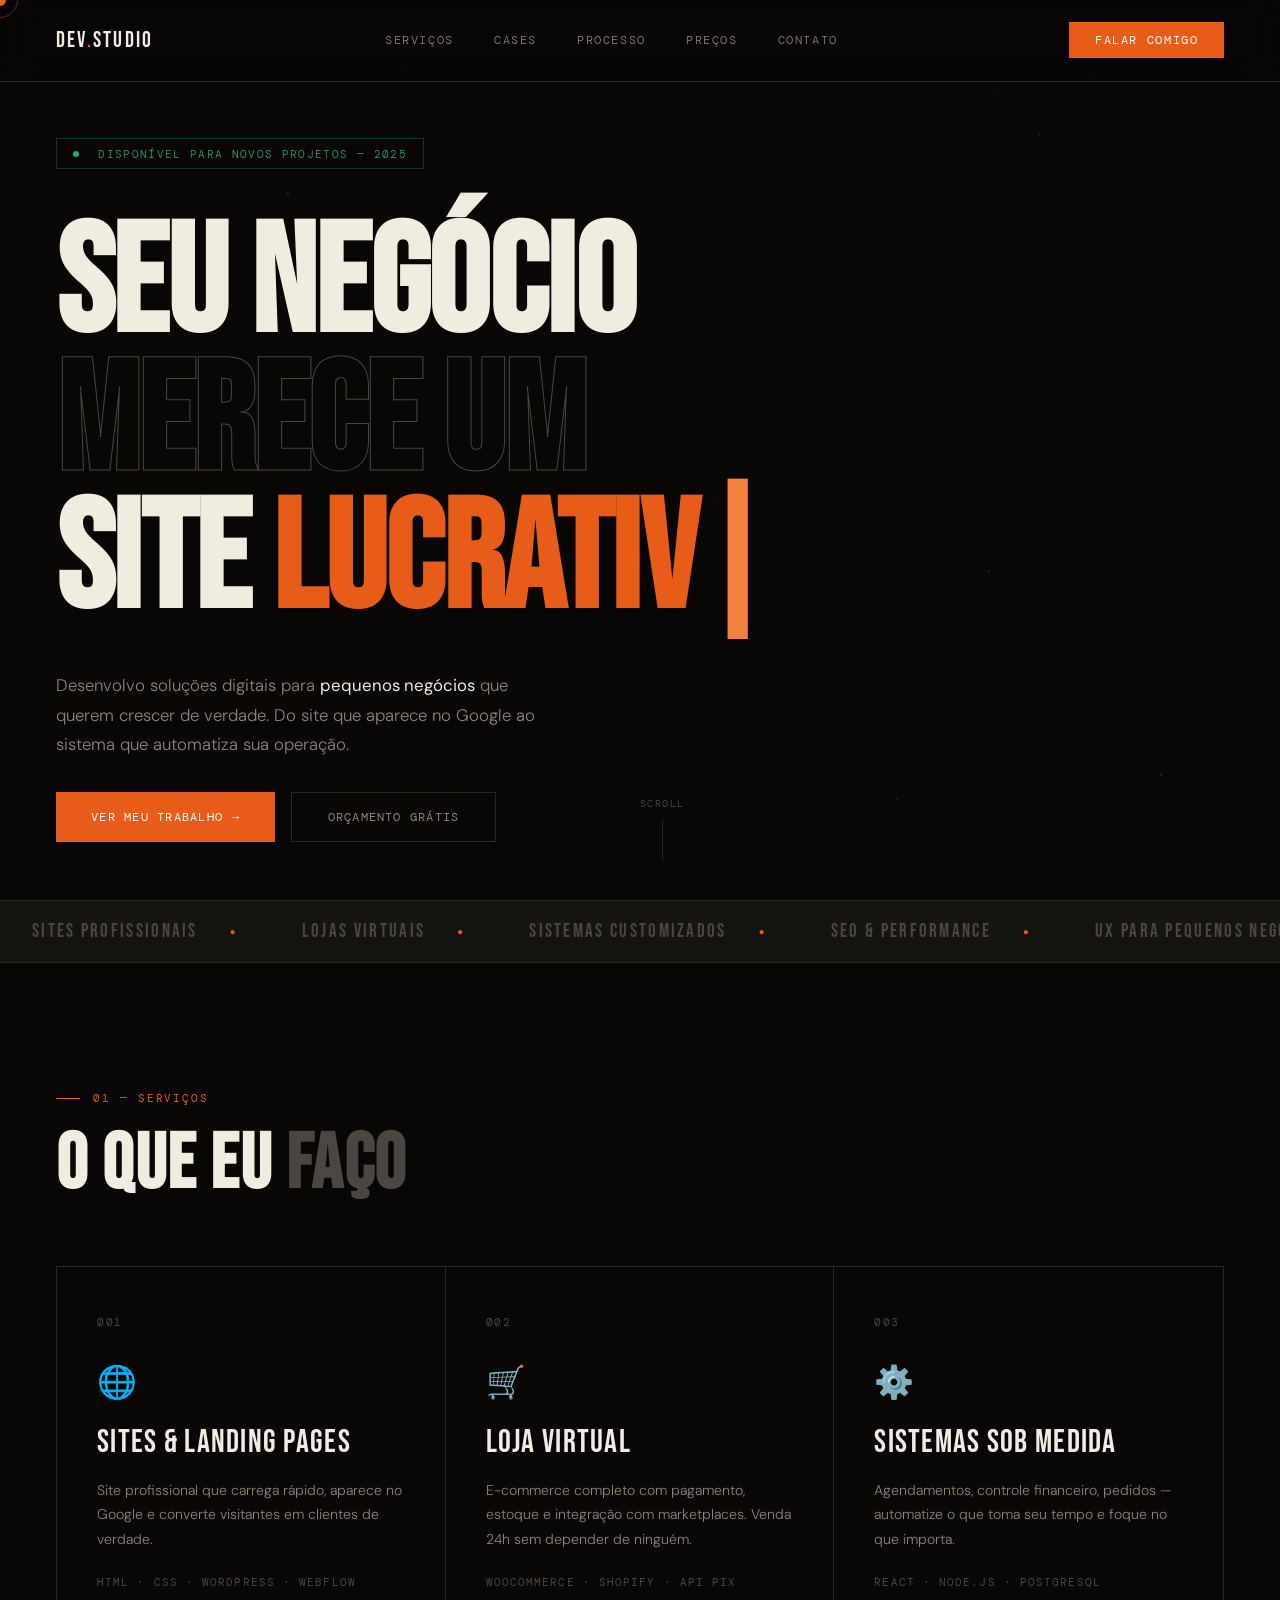
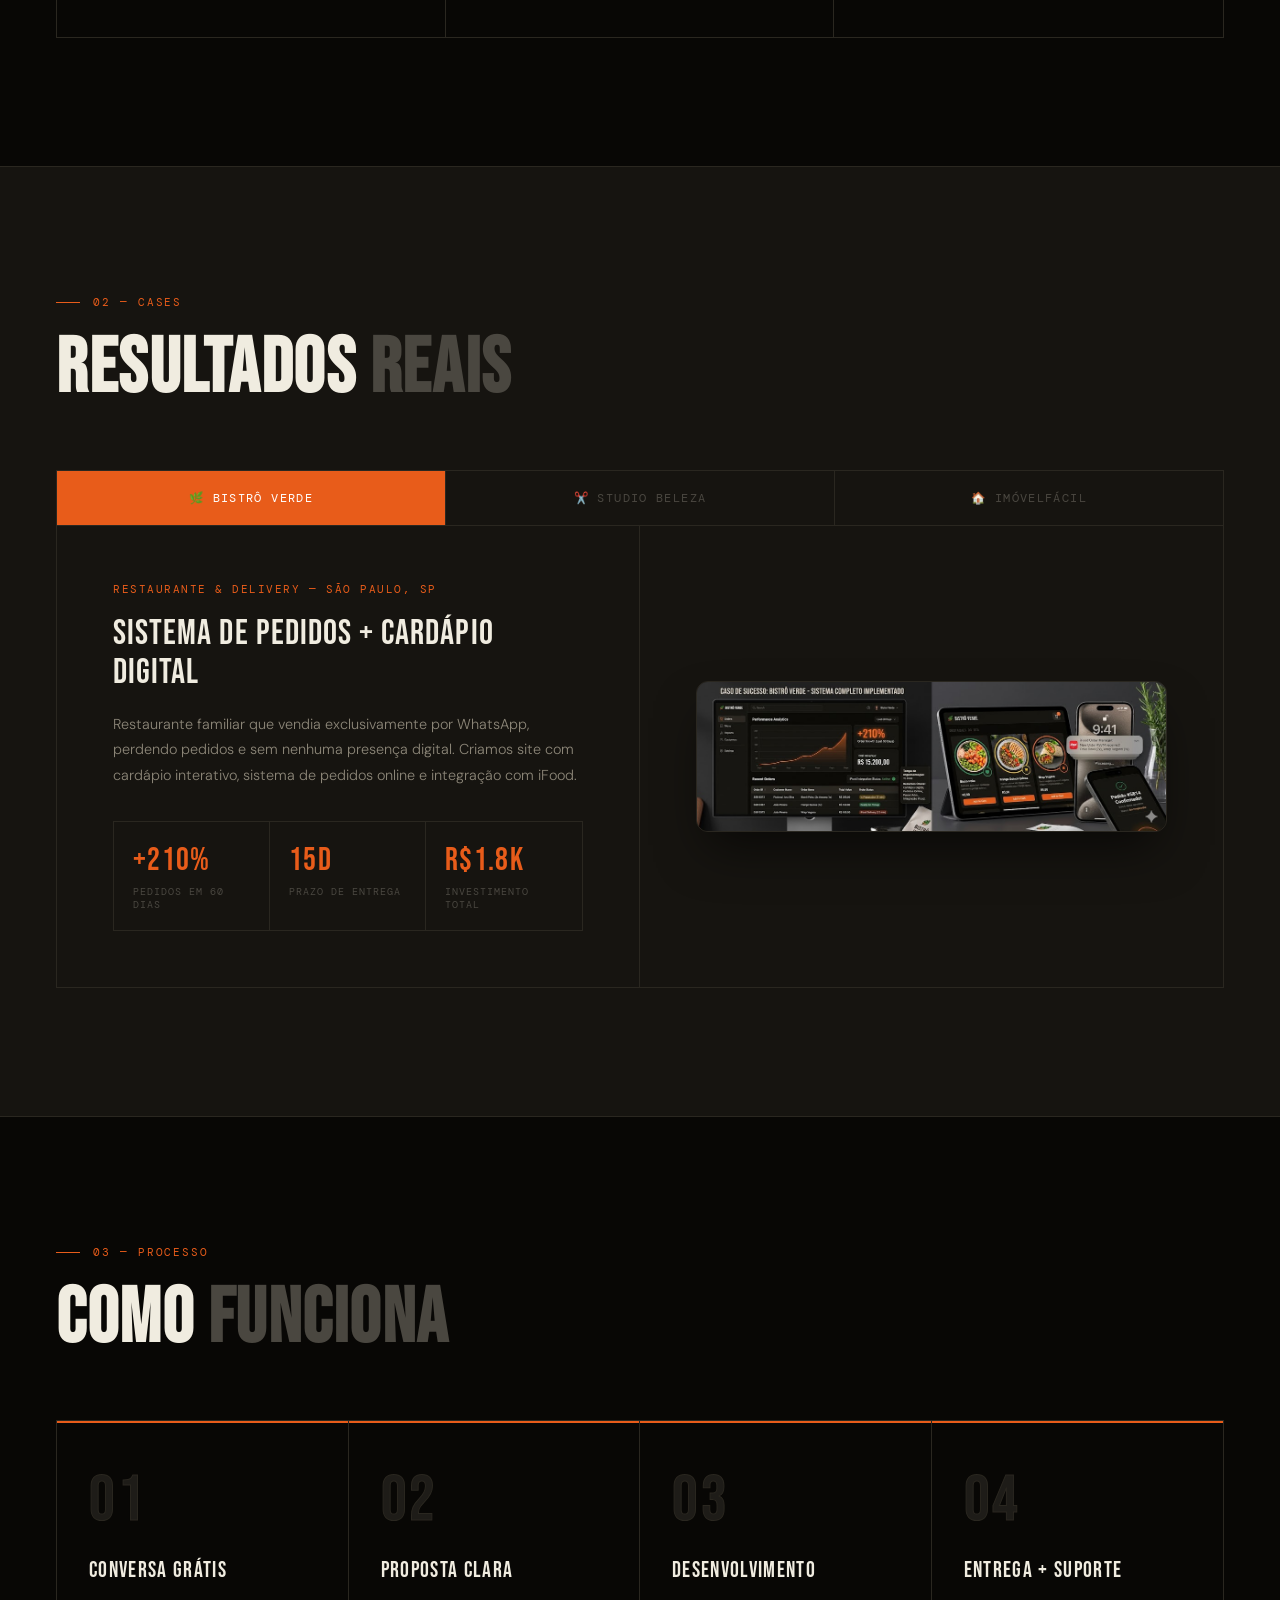
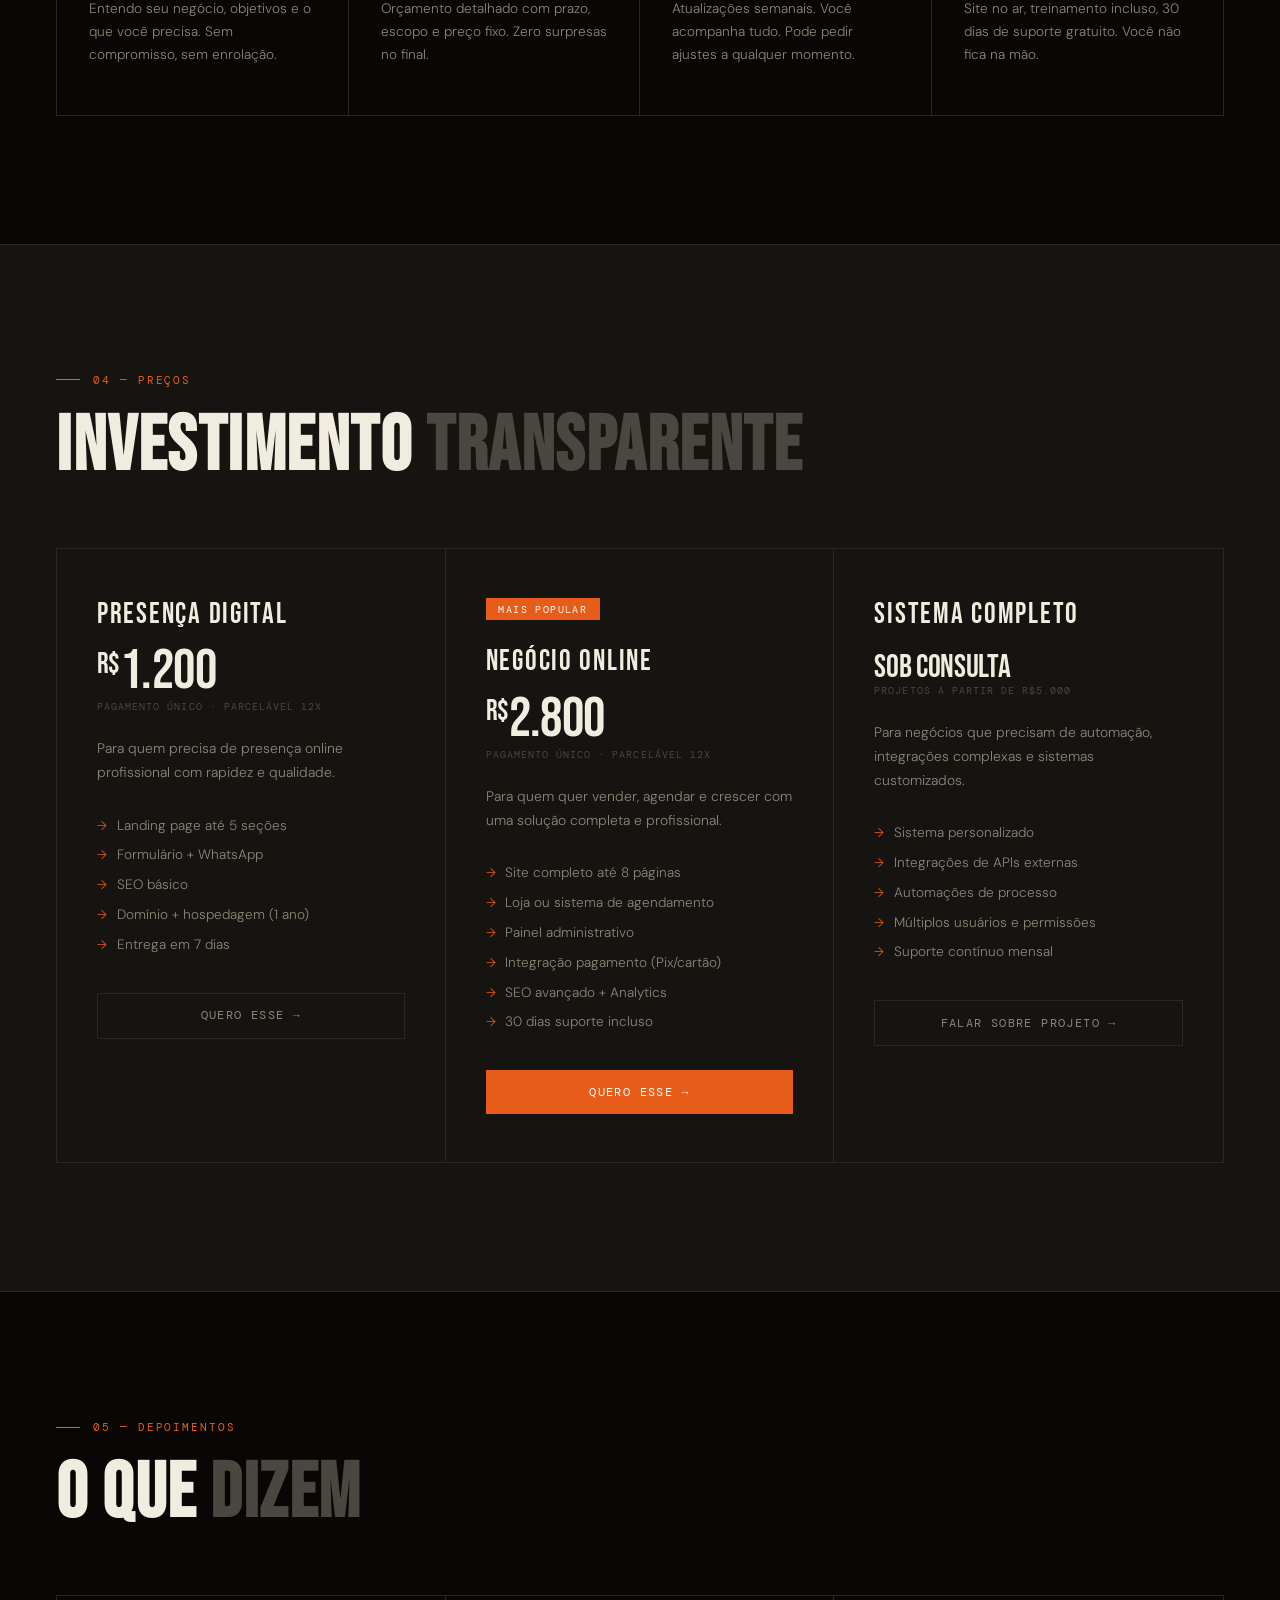
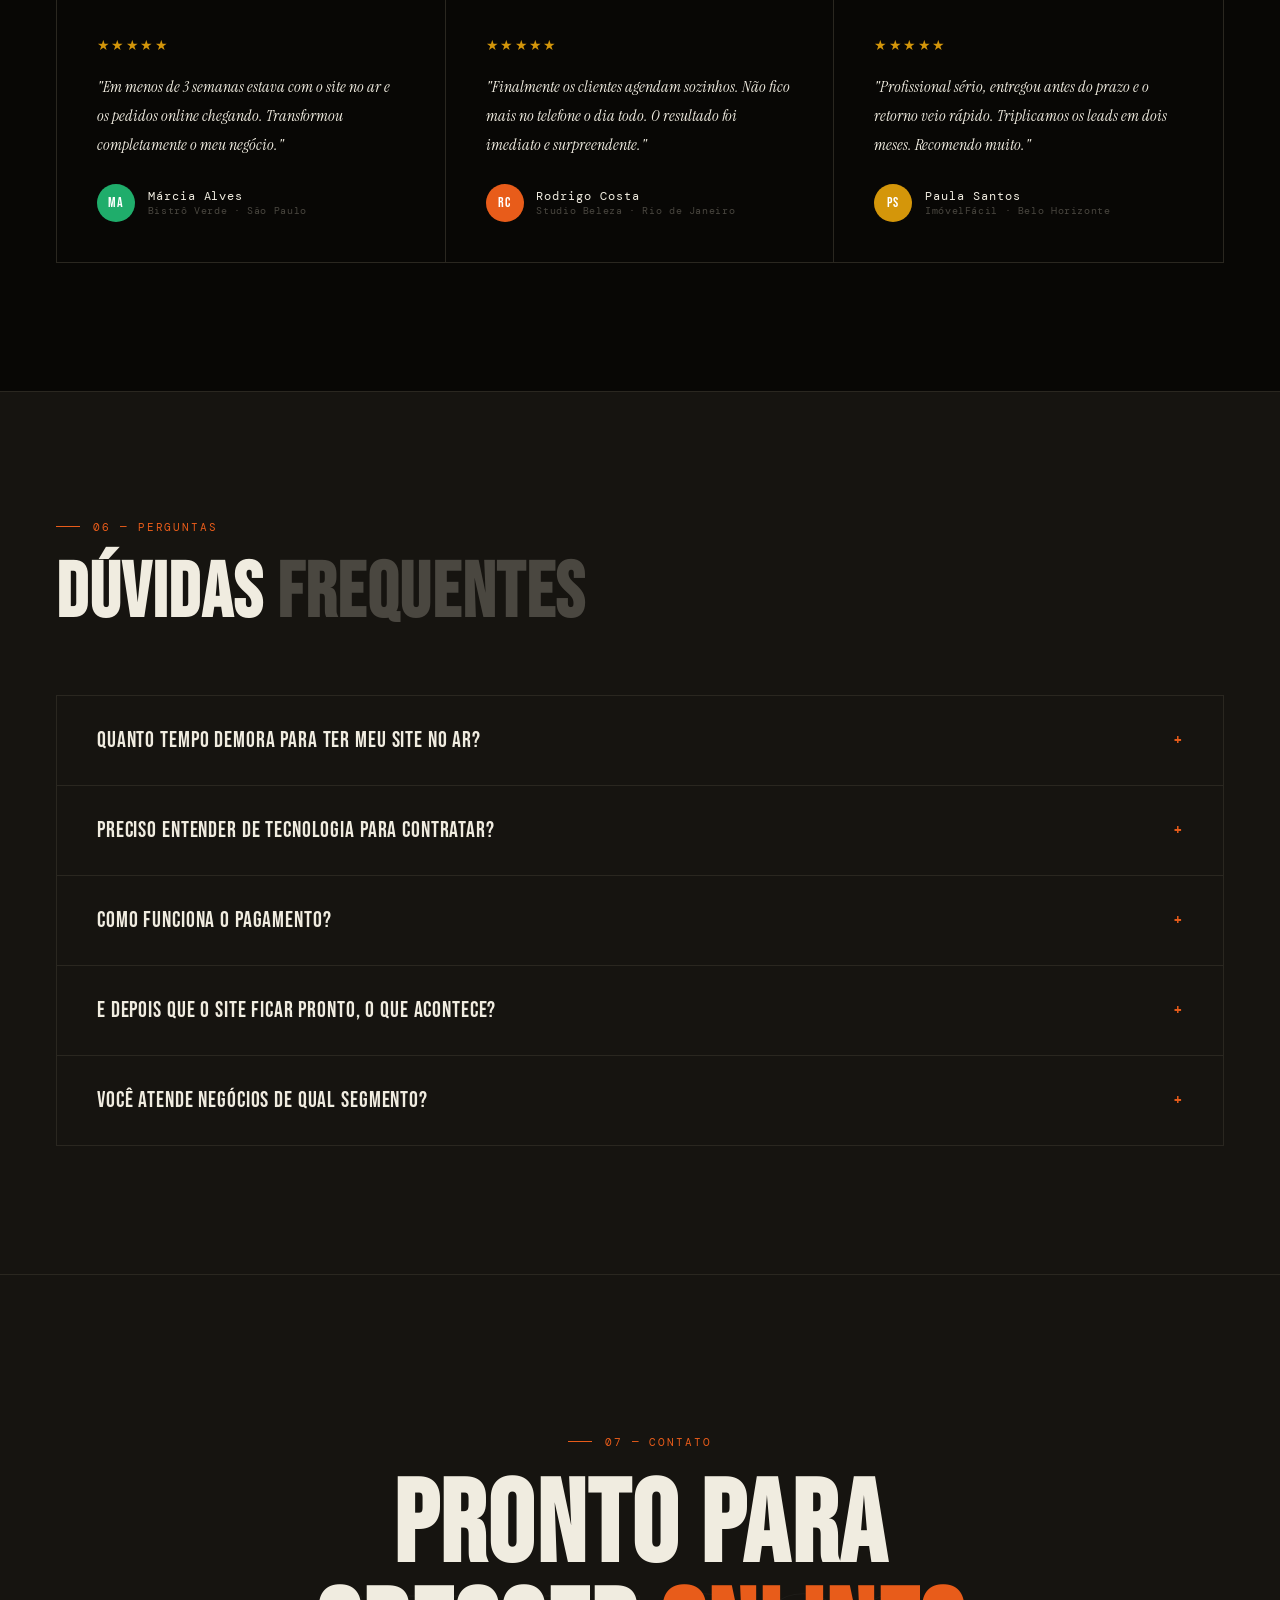
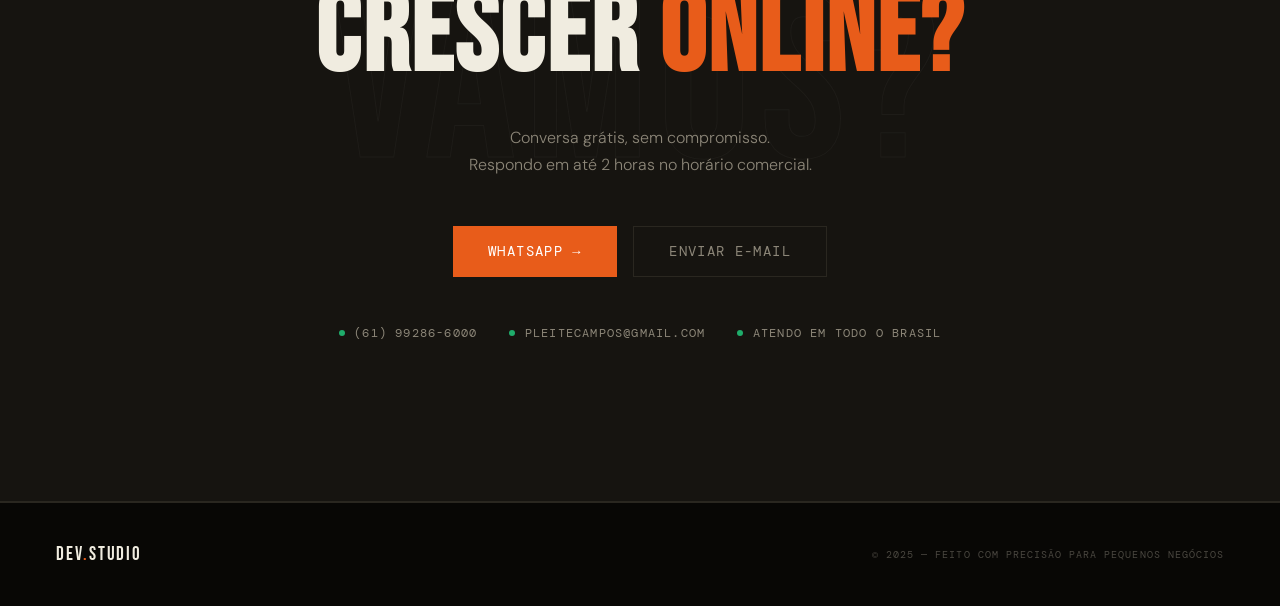
==== index2.html @ 4818ce79 "Alterações" ====
<!DOCTYPE html>
<html lang="pt-BR">
<head>
<meta charset="UTF-8">
<meta name="viewport" content="width=device-width, initial-scale=1.0">
<title>Dev Studio — Pequenos Negócios</title>
<link href="https://fonts.googleapis.com/css2?family=Bebas+Neue&family=Instrument+Serif:ital@0;1&family=DM+Mono:wght@300;400&family=DM+Sans:wght@300;400;500&display=swap" rel="stylesheet">
<style>
*,*::before,*::after{box-sizing:border-box;margin:0;padding:0;}
:root{
  --bg:#080705;
  --bg2:#0f0e0b;
  --surface:#161410;
  --surface2:#1e1c18;
  --border:#2a2720;
  --text:#f0ece0;
  --text2:#8c8678;
  --text3:#4a4740;
  --accent:#e85c1a;
  --accent2:#f5813e;
  --green:#1fad6b;
  --gold:#d4960a;
  --r:2px;
}
html{scroll-behavior:smooth;}
body{
  background:var(--bg);
  color:var(--text);
  font-family:'DM Sans',sans-serif;
  cursor:none;
  overflow-x:hidden;
}

/* SCROLL PROGRESS BAR */
#scroll-progress {
  position: fixed;
  top: 0;
  left: 0;
  width: 0%;
  height: 3px;
  background: var(--accent);
  z-index: 1001;
  box-shadow: 0 0 10px var(--accent);
}

/* CURSOR */
#cursor{
  position:fixed;width:12px;height:12px;
  background:var(--accent);border-radius:50%;
  pointer-events:none;z-index:9999;
  transform:translate(-50%,-50%);
  transition:transform .1s,width .2s,height .2s,background .2s;
  mix-blend-mode:screen;
}
#cursor-ring{
  position:fixed;width:36px;height:36px;
  border:1px solid rgba(232,92,26,.4);border-radius:50%;
  pointer-events:none;z-index:9998;
  transform:translate(-50%,-50%);
  transition:transform .15s ease,width .25s,height .25s,border-color .2s;
}
body:has(a:hover) #cursor,
body:has(button:hover) #cursor{width:20px;height:20px;}
body:has(a:hover) #cursor-ring,
body:has(button:hover) #cursor-ring{width:60px;height:60px;border-color:rgba(232,92,26,.7);}

/* CANVAS */
#bg-canvas{position:fixed;top:0;left:0;width:100%;height:100%;z-index:0;pointer-events:none;opacity:.35;}

/* NAV */
nav{
  position:fixed;top:0;left:0;right:0;z-index:100;
  display:flex;align-items:center;justify-content:space-between;
  padding:1.4rem 3.5rem;
  border-bottom:1px solid var(--border);
  background:rgba(8,7,5,.85);
  backdrop-filter:blur(16px);
}
.nav-logo{
  font-family:'Bebas Neue',sans-serif;
  font-size:1.4rem;letter-spacing:.1em;
  color:var(--text);
}
.nav-logo span{color:var(--accent);}
.nav-links{display:flex;gap:2.5rem;}
.nav-links a{
  font-family:'DM Mono',monospace;
  font-size:.72rem;font-weight:300;
  letter-spacing:.14em;text-transform:uppercase;
  text-decoration:none;color:var(--text2);
  transition:color .2s;cursor:none;
}
.nav-links a:hover{color:var(--accent);}
.nav-cta{
  font-family:'DM Mono',monospace;
  font-size:.72rem;font-weight:400;
  letter-spacing:.14em;text-transform:uppercase;
  background:var(--accent);color:#fff;
  border:none;padding:.65rem 1.6rem;cursor:none;
  transition:background .2s,transform .15s, box-shadow .3s;
  animation: pulseBtn 2.5s infinite;
}
.nav-cta:hover{
  background:var(--accent2);
  transform:scale(1.04);
  animation: none;
  box-shadow: 0 0 20px rgba(232, 92, 26, 0.4);
}
@keyframes pulseBtn {
  0% { box-shadow: 0 0 0 0 rgba(232, 92, 26, 0.4); }
  70% { box-shadow: 0 0 0 10px rgba(232, 92, 26, 0); }
  100% { box-shadow: 0 0 0 0 rgba(232, 92, 26, 0); }
}

/* HERO */
.hero{
  position:relative;min-height:100vh;z-index:1;
  display:flex;align-items:center;
  padding:0 3.5rem;
  padding-top:80px;
  overflow:hidden;
}
.hero-content{position:relative;z-index:2;max-width:900px;}
.hero-badge{
  display:inline-flex;align-items:center;gap:.6rem;
  font-family:'DM Mono',monospace;font-size:.7rem;font-weight:300;
  letter-spacing:.12em;text-transform:uppercase;
  color:var(--green);border:1px solid rgba(31,173,107,.3);
  padding:.45rem 1rem;margin-bottom:3rem;
  opacity:0;animation:fadeUp .6s .3s ease forwards;
}
.hero-badge::before{content:'';width:6px;height:6px;border-radius:50%;background:var(--green);animation:pulse 2s infinite;}
@keyframes pulse{0%,100%{opacity:1;transform:scale(1);}50%{opacity:.4;transform:scale(1.4);}}

.hero-title{
  font-family:'Bebas Neue',sans-serif;
  font-size:clamp(5rem,12vw,11rem);
  line-height:.9;letter-spacing:-.01em;
  color:var(--text);
  opacity:0;animation:fadeUp .8s .5s ease forwards;
}
.hero-title .outline{
  -webkit-text-stroke:1px var(--text3);
  color:transparent;
}
.hero-title .accent{
  color:var(--accent);
  position: relative;
}
.hero-title .accent::after {
  content: '|';
  animation: blink 1s infinite;
  color: var(--accent2);
}
@keyframes blink { 50% { opacity: 0; } }

.hero-sub-row{
  display:flex;align-items:flex-end;gap:3rem;margin-top:2.5rem;
  opacity:0;animation:fadeUp .6s .8s ease forwards;
}
.hero-sub{
  font-size:1.05rem;font-weight:300;color:var(--text2);line-height:1.75;
  max-width:480px;
}
.hero-sub em{color:var(--text);font-style:normal;font-weight:400;}
.hero-actions{display:flex;gap:1rem;margin-top:2rem;flex-wrap:wrap;}
.btn-main{
  font-family:'DM Mono',monospace;font-size:.78rem;
  letter-spacing:.1em;text-transform:uppercase;
  background:var(--accent);color:#fff;
  border:none;padding:1rem 2.2rem;cursor:none;
  transition:all .3s;display:flex;align-items:center;gap:.6rem;
  position: relative; overflow: hidden;
}
.btn-main::before {
  content: ""; position: absolute; top: 0; left: -100%; width: 100%; height: 100%;
  background: linear-gradient(90deg, transparent, rgba(255,255,255,0.2), transparent);
  transition: left 0.5s ease;
}
.btn-main:hover::before { left: 100%; }
.btn-main:hover{background:var(--accent2);transform:translateY(-3px); box-shadow: 0 10px 20px rgba(232,92,26,0.3);}

.btn-ghost{
  font-family:'DM Mono',monospace;font-size:.78rem;
  letter-spacing:.1em;text-transform:uppercase;
  background:transparent;color:var(--text2);
  border:1px solid var(--border);padding:1rem 2.2rem;cursor:none;
  transition:all .2s;
}
.btn-ghost:hover{border-color:var(--text);color:var(--text); background: rgba(255,255,255,0.05);}

.hero-scroll{
  position:absolute;bottom:2.5rem;left:50%;transform:translateX(-50%);
  display:flex;flex-direction:column;align-items:center;gap:.6rem;
  font-family:'DM Mono',monospace;font-size:.65rem;letter-spacing:.14em;
  text-transform:uppercase;color:var(--text3);
  opacity:0;animation:fadeUp .5s 1.2s ease forwards;
}
.scroll-line{width:1px;height:40px;background:var(--border);position:relative;overflow:hidden;}
.scroll-line::after{
  content:'';position:absolute;top:-100%;width:100%;height:100%;
  background:var(--accent);animation:scrollLine 2s 1.5s ease infinite;
}
@keyframes scrollLine{0%{top:-100%;}100%{top:200%;}}

/* MARQUEE */
.marquee-wrap{
  position:relative;z-index:1;overflow:hidden;
  border-top:1px solid var(--border);border-bottom:1px solid var(--border);
  padding:1.2rem 0;background:var(--surface);
}
.marquee-track{
  display:flex;gap:0;white-space:nowrap;
  animation:marquee 25s linear infinite;
}
.marquee-track:hover{animation-play-state:paused;}
.marquee-item{
  font-family:'Bebas Neue',sans-serif;
  font-size:1.2rem;letter-spacing:.12em;
  color:var(--text3);padding:0 2rem;
  display:flex;align-items:center;gap:2rem;
  transition: color 0.3s;
}
.marquee-item:hover { color: var(--accent); }
.marquee-item .dot{color:var(--accent);font-size:.6rem;}
@keyframes marquee{0%{transform:translateX(0);}100%{transform:translateX(-50%);}}

/* SECTIONS */
.section{
  position:relative;z-index:1;
  padding:8rem 3.5rem;
  border-bottom:1px solid var(--border);
}
.sec-tag{
  font-family:'DM Mono',monospace;font-size:.68rem;
  letter-spacing:.18em;text-transform:uppercase;
  color:var(--accent);margin-bottom:1.5rem;
  display:flex;align-items:center;gap:.8rem;
}
.sec-tag::before{content:'';display:block;width:24px;height:1px;background:var(--accent);}
.sec-title{
  font-family:'Bebas Neue',sans-serif;
  font-size:clamp(3rem,6vw,5.5rem);
  line-height:.95;letter-spacing:.02em;color:var(--text);
  margin-bottom:1rem;
}
.sec-title .dim{color:var(--text3);}

/* GLOW EFFECT ON CARDS */
.glow-effect {
  position: relative;
}
.glow-effect::after {
  content: "";
  position: absolute;
  top: 0; left: 0; right: 0; bottom: 0;
  background: radial-gradient(400px circle at var(--mouse-x, -500px) var(--mouse-y, -500px), rgba(232, 92, 26, 0.15), transparent 40%);
  opacity: 0;
  transition: opacity 0.3s ease;
  pointer-events: none;
  z-index: 0;
}
.glow-effect:hover::after { opacity: 1; }

/* SERVICES */
.services-grid{
  display:grid;grid-template-columns:repeat(3,1fr);
  gap:0;border:1px solid var(--border);
  margin-top:4rem;
}
.svc{
  padding:3rem 2.5rem;border-right:1px solid var(--border);
  position:relative;overflow:hidden;cursor:none;
  transition:background .3s, transform .3s;
}
.svc:last-child{border-right:none;}
.svc::before{
  content:'';position:absolute;top:0;left:0;right:0;bottom:0;
  background:var(--accent);transform:scaleY(0);transform-origin:bottom;
  transition:transform .4s cubic-bezier(.16,1,.3,1);z-index:0;
}
.svc:hover::before{transform:scaleY(1);}
.svc:hover .svc-num,.svc:hover .svc-name,.svc:hover .svc-desc,.svc:hover .svc-tech{
  color:#fff!important;
}
.svc>*{position:relative;z-index:1;}
.svc-num{
  font-family:'DM Mono',monospace;font-size:.68rem;
  letter-spacing:.14em;color:var(--text3);margin-bottom:2rem;
  transition:color .3s;
}
.svc-icon{font-size:2rem;margin-bottom:1.2rem; display:inline-block; transition: transform 0.3s;}
.svc:hover .svc-icon { transform: scale(1.2) rotate(-5deg); }
.svc-name{
  font-family:'Bebas Neue',sans-serif;font-size:2rem;
  letter-spacing:.04em;color:var(--text);margin-bottom:1rem;
  transition:color .3s;
}
.svc-desc{
  font-size:.88rem;color:var(--text2);line-height:1.75;
  margin-bottom:1.5rem;font-weight:300;
  transition:color .3s;
}
.svc-tech{
  font-family:'DM Mono',monospace;font-size:.68rem;
  letter-spacing:.1em;color:var(--text3);text-transform:uppercase;
  transition:color .3s;
}

/* CASES TABS */
.cases-tabs{
  display:flex;gap:0;margin-top:4rem;
  border:1px solid var(--border);
}
.case-tab{
  flex:1;padding:1.2rem 1.5rem;
  font-family:'DM Mono',monospace;font-size:.72rem;
  letter-spacing:.12em;text-transform:uppercase;
  background:transparent;color:var(--text3);
  border:none;border-right:1px solid var(--border);
  cursor:none;transition:all .2s;
}
.case-tab:last-child{border-right:none;}
.case-tab.active,.case-tab:hover{
  background:var(--accent);color:#fff;
}
.cases-display{
  border:1px solid var(--border);border-top:none;
  display:none;
  animation: fadeIn 0.5s ease forwards;
}
@keyframes fadeIn { from { opacity: 0; transform: translateY(10px); } to { opacity: 1; transform: translateY(0); } }
.cases-display.active{display:grid;grid-template-columns:1fr 1fr;}
.case-info{padding:3.5rem;border-right:1px solid var(--border);}
.case-sector{
  font-family:'DM Mono',monospace;font-size:.68rem;
  letter-spacing:.14em;text-transform:uppercase;
  color:var(--accent);margin-bottom:1.2rem;
}
.case-title{
  font-family:'Bebas Neue',sans-serif;font-size:2.2rem;
  letter-spacing:.03em;line-height:1.1;color:var(--text);margin-bottom:1.2rem;
}
.case-story{
  font-size:.9rem;color:var(--text2);line-height:1.8;
  font-weight:300;margin-bottom:2rem;
}
.case-metrics{display:grid;grid-template-columns:repeat(3,1fr);gap:0;border:1px solid var(--border);}
.metric{padding:1.2rem;border-right:1px solid var(--border);}
.metric:last-child{border-right:none;}
.metric-val{
  font-family:'Bebas Neue',sans-serif;font-size:2rem;
  letter-spacing:.04em;color:var(--accent);
}
.metric-label{
  font-family:'DM Mono',monospace;font-size:.62rem;
  letter-spacing:.1em;text-transform:uppercase;color:var(--text3);
  margin-top:.3rem;
}
.case-visual{
  padding:3.5rem;display:flex;align-items:center;justify-content:center;
  background:var(--surface);
  perspective: 1000px;
}

/* ESTILO PARA A IMAGEM REAL DO CASE */
.case-image {
  width: 100%;
  max-width: 550px;
  height: auto;
  border-radius: 12px;
  border: 1px solid var(--border);
  box-shadow: 0 25px 50px -12px rgba(0,0,0,0.6);
  transition: transform 0.5s cubic-bezier(0.16, 1, 0.3, 1), box-shadow 0.5s ease;
  object-fit: cover;
}

.case-image:hover {
  transform: translateY(-10px) scale(1.02);
  box-shadow: 0 30px 60px -15px rgba(232, 92, 26, 0.25); /* Brilho laranja sutil */
}

/* FLOATING ANIMATION FOR PHONES */
@keyframes floatPhone {
  0% { transform: translateY(0px) rotateX(10deg) rotateY(-10deg); }
  50% { transform: translateY(-15px) rotateX(12deg) rotateY(-8deg); }
  100% { transform: translateY(0px) rotateX(10deg) rotateY(-10deg); }
}
.phone-mock{
  width:200px;border:2px solid var(--border);border-radius:24px;
  overflow:hidden;background:var(--bg);
  box-shadow: 20px 20px 40px rgba(0,0,0,0.5);
  animation: floatPhone 6s ease-in-out infinite;
  transform-style: preserve-3d;
}
.phone-top{
  background:var(--surface2);padding:1rem;
  display:flex;flex-direction:column;gap:.4rem;
  border-bottom:1px solid var(--border);
}
.phone-bar{height:5px;border-radius:2px;background:var(--border);}
.phone-bar.colored{background:var(--accent);width:70%;}
.phone-body{padding:1rem;display:flex;flex-direction:column;gap:.5rem;}
.phone-card{
  background:var(--surface2);border-radius:6px;
  padding:.7rem;display:flex;align-items:center;gap:.6rem;
  transition: transform 0.2s;
}
.phone-card:hover { transform: scale(1.05) translateX(5px); }
.phone-dot{width:28px;height:28px;border-radius:50%;flex-shrink:0;}
.phone-lines{flex:1;display:flex;flex-direction:column;gap:.3rem;}
.phone-line{height:5px;border-radius:2px;background:var(--border);}
.phone-line.s{width:60%;}
.phone-btn{
  background:var(--accent);border-radius:4px;padding:.6rem;
  font-family:'DM Mono',monospace;font-size:.6rem;
  color:#fff;letter-spacing:.08em;text-align:center;
  margin-top:.3rem;
  transition: transform 0.2s;
}
.phone-btn:hover { transform: scale(1.05); }

/* PROCESS */
.process-list{
  display:grid;grid-template-columns:repeat(4,1fr);
  border:1px solid var(--border);margin-top:4rem;
}
.step{
  padding:3rem 2rem;border-right:1px solid var(--border);
  position:relative;overflow:hidden;
}
.step:last-child{border-right:none;}
.step-line{
  position:absolute;top:0;left:0;right:0;height:2px;
  background:var(--border);
}
.step-line-fill{
  height:100%;background:var(--accent);width:0;
  transition:width 1s ease-in-out;
}
.step.visible .step-line-fill{width:100%;}
.step-n{
  font-family:'Bebas Neue',sans-serif;font-size:4rem;
  letter-spacing:.04em;line-height:1;
  color:var(--surface2);-webkit-text-stroke:1px var(--border);
  margin-bottom:1.5rem;
  transition: color 0.4s, -webkit-text-stroke 0.4s;
}
.step:hover .step-n { color: var(--accent); -webkit-text-stroke: 0px transparent; }
.step-name{
  font-family:'Bebas Neue',sans-serif;font-size:1.4rem;
  letter-spacing:.06em;color:var(--text);margin-bottom:.8rem;
  position: relative; z-index: 1;
}
.step-desc{font-size:.85rem;color:var(--text2);line-height:1.7;font-weight:300; position: relative; z-index: 1;}

/* PRICING */
.pricing-grid{
  display:grid;grid-template-columns:repeat(3,1fr);
  border:1px solid var(--border);margin-top:4rem;
}
.plan{
  padding:3rem 2.5rem;border-right:1px solid var(--border);
  position:relative;
}
.plan:last-child{border-right:none;}
.plan.featured{background:var(--surface);}
.plan-badge{
  font-family:'DM Mono',monospace;font-size:.62rem;
  letter-spacing:.14em;text-transform:uppercase;
  background:var(--accent);color:#fff;
  display:inline-block;padding:.3rem .8rem;margin-bottom:1.5rem;
  animation: pulseBtn 3s infinite;
}
.plan-name{
  font-family:'Bebas Neue',sans-serif;font-size:1.8rem;
  letter-spacing:.06em;color:var(--text);margin-bottom:.8rem;
  position: relative; z-index: 1;
}
.plan-price{
  font-family:'Bebas Neue',sans-serif;font-size:3.5rem;
  letter-spacing:-.01em;line-height:1;color:var(--text);
  position: relative; z-index: 1;
}
.plan-price .currency{font-size:1.8rem;vertical-align:top;margin-top:.4rem;display:inline-block;}
.plan-period{
  font-family:'DM Mono',monospace;font-size:.65rem;
  letter-spacing:.1em;color:var(--text3);margin-bottom:1.5rem;
  text-transform:uppercase;
  position: relative; z-index: 1;
}
.plan-desc{font-size:.87rem;color:var(--text2);line-height:1.7;margin-bottom:2rem;font-weight:300; position: relative; z-index: 1;}
.plan-features{list-style:none;display:flex;flex-direction:column;gap:.8rem;margin-bottom:2.5rem; position: relative; z-index: 1;}
.plan-feature{
  font-size:.85rem;color:var(--text2);
  display:flex;align-items:flex-start;gap:.6rem;font-weight:300;
  transition: color 0.2s;
}
.plan:hover .plan-feature { color: var(--text); }
.plan-feature::before{content:'→';color:var(--accent);flex-shrink:0;font-size:.8rem;}
.btn-plan{
  width:100%;padding:.9rem;
  font-family:'DM Mono',monospace;font-size:.72rem;
  letter-spacing:.12em;text-transform:uppercase;
  border:none;cursor:none;transition:all .3s;
  position: relative; z-index: 1;
}
.btn-plan.outline{
  background:transparent;color:var(--text2);
  border:1px solid var(--border);
}
.btn-plan.outline:hover{border-color:var(--accent);color:var(--accent); background: rgba(232,92,26,0.05);}
.btn-plan.solid{background:var(--accent);color:#fff;}
.btn-plan.solid:hover{background:var(--accent2); transform: translateY(-3px); box-shadow: 0 10px 20px rgba(232,92,26,0.2);}

/* TESTIMONIALS */
.testi-grid{
  display:grid;grid-template-columns:repeat(3,1fr);
  border:1px solid var(--border);margin-top:4rem;
}
.testi{
  padding:2.5rem;border-right:1px solid var(--border);
  transition: background 0.3s;
}
.testi:hover { background: var(--surface2); }
.testi:last-child{border-right:none;}
.testi-stars{color:var(--gold);font-size:.9rem;letter-spacing:.1em;margin-bottom:1.2rem;}
.testi-text{
  font-family:'Instrument Serif',serif;font-style:italic;
  font-size:1rem;line-height:1.8;color:var(--text);
  margin-bottom:1.5rem;
}
.testi-author{display:flex;align-items:center;gap:.8rem;}
.testi-av{
  width:38px;height:38px;border-radius:50%;
  display:flex;align-items:center;justify-content:center;
  font-family:'Bebas Neue',sans-serif;font-size:.9rem;
  letter-spacing:.08em;color:#fff;flex-shrink:0;
}
.testi-name{
  font-family:'DM Mono',monospace;font-size:.75rem;
  letter-spacing:.08em;color:var(--text);
}
.testi-biz{font-family:'DM Mono',monospace;font-size:.65rem;letter-spacing:.06em;color:var(--text3);}

/* FAQ */
.faq-list{margin-top:4rem;border:1px solid var(--border);}
.faq-item{border-bottom:1px solid var(--border);}
.faq-item:last-child{border-bottom:none;}
.faq-q{
  width:100%;display:flex;align-items:center;justify-content:space-between;
  padding:2rem 2.5rem;background:transparent;border:none;
  font-family:'Bebas Neue',sans-serif;font-size:1.35rem;
  letter-spacing:.04em;color:var(--text);text-align:left;
  cursor:none;transition:color .2s, background .3s;
}
.faq-q:hover{color:var(--accent); background: rgba(255,255,255,0.02);}
.faq-icon{
  font-size:1.2rem;color:var(--accent);transition:transform .4s cubic-bezier(.16,1,.3,1);flex-shrink:0;
}
.faq-item.open .faq-icon{transform:rotate(45deg);}
.faq-a{
  max-height:0;overflow:hidden;
  transition:max-height .5s cubic-bezier(.16,1,.3,1),padding .3s;
}
.faq-item.open .faq-a{max-height:300px;}
.faq-a-inner{
  padding:0 2.5rem 2rem;
  font-size:.9rem;color:var(--text2);line-height:1.8;font-weight:300;
}

/* CTA */
.cta-section{
  position:relative;z-index:1;
  padding:10rem 3.5rem;
  background:var(--surface);
  border-bottom:1px solid var(--border);
  overflow:hidden;
}
.cta-bg-text{
  position:absolute;top:50%;left:50%;transform:translate(-50%,-50%);
  font-family:'Bebas Neue',sans-serif;
  font-size:clamp(8rem,18vw,18rem);
  letter-spacing:.04em;
  color:transparent;-webkit-text-stroke:1px var(--surface2);
  white-space:nowrap;pointer-events:none;z-index:0;
  user-select:none;
  transition: transform 0.5s ease-out;
}
.cta-section:hover .cta-bg-text { transform: translate(-50%, -50%) scale(1.05); }
.cta-inner{position:relative;z-index:1;text-align:center;}
.cta-title{
  font-family:'Bebas Neue',sans-serif;
  font-size:clamp(4rem,9vw,8rem);
  line-height:.95;letter-spacing:.02em;color:var(--text);
  margin-bottom:2rem;
}
.cta-title .accent{color:var(--accent);}
.cta-sub{
  font-size:1rem;color:var(--text2);font-weight:300;
  margin-bottom:3rem;line-height:1.7;
}
.cta-contact{
  display:flex;align-items:center;justify-content:center;gap:2rem;flex-wrap:wrap;
  margin-top:3rem;
}
.contact-item{
  display:flex;align-items:center;gap:.6rem;
  font-family:'DM Mono',monospace;font-size:.75rem;
  letter-spacing:.1em;text-transform:uppercase;color:var(--text2);
  transition: color 0.3s;
}
.contact-item:hover { color: var(--text); }
.contact-dot{width:6px;height:6px;border-radius:50%;background:var(--green); animation: pulse 2s infinite;}

/* FOOTER */
footer{
  position:relative;z-index:1;
  padding:2.5rem 3.5rem;
  display:flex;align-items:center;justify-content:space-between;
  background:var(--bg);border-top:1px solid var(--border);
}
.footer-logo{
  font-family:'Bebas Neue',sans-serif;font-size:1.2rem;
  letter-spacing:.1em;color:var(--text);
}
.footer-logo span{color:var(--accent);}
.footer-copy{
  font-family:'DM Mono',monospace;font-size:.65rem;
  letter-spacing:.1em;color:var(--text3);text-transform:uppercase;
}

/* REVEAL */
.reveal{opacity:0;transform:translateY(30px);transition:opacity .7s ease,transform .7s ease;}
.reveal.visible{opacity:1;transform:translateY(0);}

@keyframes fadeUp{from{opacity:0;transform:translateY(24px);}to{opacity:1;transform:translateY(0);}}

/* RESPONSIVE */
@media(max-width:900px){
  nav{padding:1rem 1.5rem;}
  .nav-links{display:none;}
  .hero{padding:1.5rem;padding-top:80px;}
  .section{padding:5rem 1.5rem;}
  .services-grid,.cases-display,.process-list,.pricing-grid,.testi-grid{grid-template-columns:1fr;}
  .svc,.step,.plan,.testi{border-right:none;border-bottom:1px solid var(--border);}
  .case-tab{font-size:.6rem;padding:.9rem .7rem;letter-spacing:.06em;}
  .cases-display.active{grid-template-columns:1fr;}
  .case-info{border-right:none;border-bottom:1px solid var(--border);}
  .cta-section{padding:5rem 1.5rem;}
  footer{padding:1.5rem;flex-direction:column;gap:.8rem;text-align:center;}
}
</style>
</head>
<body>

<!-- SCROLL PROGRESS -->
<div id="scroll-progress"></div>

<div id="cursor"></div>
<div id="cursor-ring"></div>
<canvas id="bg-canvas"></canvas>

<!-- NAV -->
<nav>
  <div class="nav-logo">DEV<span>.</span>STUDIO</div>
  <div class="nav-links">
    <a href="#servicos">Serviços</a>
    <a href="#cases">Cases</a>
    <a href="#processo">Processo</a>
    <a href="#precos">Preços</a>
    <a href="#contato">Contato</a>
  </div>
  <button class="nav-cta" onclick="document.getElementById('contato').scrollIntoView({behavior:'smooth'})">Falar comigo</button>
</nav>

<!-- HERO -->
<section class="hero">
  <div class="hero-content">
    <div class="hero-badge">
      <span></span> Disponível para novos projetos — 2025
    </div>
    <h1 class="hero-title">
      <div>SEU NEGÓCIO</div>
      <div class="outline">MERECE UM</div>
      <div>SITE <span class="accent" id="typewriter">REAL.</span></div>
    </h1>
    <div class="hero-sub-row">
      <div>
        <p class="hero-sub">Desenvolvo soluções digitais para <em>pequenos negócios</em> que querem crescer de verdade. Do site que aparece no Google ao sistema que automatiza sua operação.</p>
        <div class="hero-actions">
          <button class="btn-main" onclick="document.getElementById('cases').scrollIntoView({behavior:'smooth'})">Ver meu trabalho →</button>
          <button class="btn-ghost" onclick="document.getElementById('contato').scrollIntoView({behavior:'smooth'})">Orçamento grátis</button>
        </div>
      </div>
    </div>
  </div>
  <div class="hero-scroll">
    <span>scroll</span>
    <div class="scroll-line"></div>
  </div>
</section>

<!-- MARQUEE -->
<div class="marquee-wrap">
  <div class="marquee-track" id="marquee"></div>
</div>

<!-- SERVIÇOS -->
<section class="section reveal" id="servicos">
  <div class="sec-tag">01 — Serviços</div>
  <h2 class="sec-title">O QUE EU <span class="dim">FAÇO</span></h2>
  <div class="services-grid">
    <div class="svc glow-effect">
      <div class="svc-num">001</div>
      <div class="svc-icon">🌐</div>
      <div class="svc-name">Sites & Landing Pages</div>
      <div class="svc-desc">Site profissional que carrega rápido, aparece no Google e converte visitantes em clientes de verdade.</div>
      <div class="svc-tech">HTML · CSS · WordPress · Webflow</div>
    </div>
    <div class="svc glow-effect">
      <div class="svc-num">002</div>
      <div class="svc-icon">🛒</div>
      <div class="svc-name">Loja Virtual</div>
      <div class="svc-desc">E-commerce completo com pagamento, estoque e integração com marketplaces. Venda 24h sem depender de ninguém.</div>
      <div class="svc-tech">WooCommerce · Shopify · API Pix</div>
    </div>
    <div class="svc glow-effect">
      <div class="svc-num">003</div>
      <div class="svc-icon">⚙️</div>
      <div class="svc-name">Sistemas Sob Medida</div>
      <div class="svc-desc">Agendamentos, controle financeiro, pedidos — automatize o que toma seu tempo e foque no que importa.</div>
      <div class="svc-tech">React · Node.js · PostgreSQL</div>
    </div>
  </div>
</section>

<!-- CASES -->
<section class="section reveal" id="cases" style="background:var(--surface);">
  <div class="sec-tag">02 — Cases</div>
  <h2 class="sec-title">RESULTADOS <span class="dim">REAIS</span></h2>
  <div class="cases-tabs">
    <button class="case-tab active" onclick="showCase(0,this)">🌿 Bistrô Verde</button>
    <button class="case-tab" onclick="showCase(1,this)">✂️ Studio Beleza</button>
    <button class="case-tab" onclick="showCase(2,this)">🏠 ImóvelFácil</button>
  </div>

  <div class="cases-display active" id="case-0">
    <div class="case-info">
      <div class="case-sector">Restaurante & Delivery — São Paulo, SP</div>
      <div class="case-title">SISTEMA DE PEDIDOS + CARDÁPIO DIGITAL</div>
      <p class="case-story">Restaurante familiar que vendia exclusivamente por WhatsApp, perdendo pedidos e sem nenhuma presença digital. Criamos site com cardápio interativo, sistema de pedidos online e integração com iFood.</p>
      <div class="case-metrics">
        <div class="metric"><div class="metric-val">+210%</div><div class="metric-label">Pedidos em 60 dias</div></div>
        <div class="metric"><div class="metric-val">15d</div><div class="metric-label">Prazo de entrega</div></div>
        <div class="metric"><div class="metric-val">R$1.8k</div><div class="metric-label">Investimento total</div></div>
      </div>
    </div>
    
    <div class="case-visual">
      <img src="case-bistro.jpg" alt="Mockup do Sistema Completo Bistrô Verde" class="case-image">
    </div>
    </div>

  <div class="cases-display" id="case-1">
    <div class="case-info">
      <div class="case-sector">Beleza & Estética — Rio de Janeiro, RJ</div>
      <div class="case-title">AGENDAMENTO ONLINE + PÁGINA DE VENDAS</div>
      <p class="case-story">Salão com agenda 100% por ligação, com alto índice de no-show. Desenvolvemos sistema de agendamento com confirmação automática via WhatsApp e página de vendas de pacotes.</p>
      <div class="case-metrics">
        <div class="metric"><div class="metric-val">-80%</div><div class="metric-label">No-show de clientes</div></div>
        <div class="metric"><div class="metric-val">+95%</div><div class="metric-label">Agendamentos online</div></div>
        <div class="metric"><div class="metric-val">R$2.2k</div><div class="metric-label">Investimento total</div></div>
      </div>
    </div>
    
    <div class="case-visual">
      <img src="case-studio.jpg" alt="Mockup do Sistema Studio Beleza" class="case-image">
    </div>
    
  </div>

  <div class="cases-display" id="case-2">
    <div class="case-info">
      <div class="case-sector">Imobiliária — Belo Horizonte, MG</div>
      <div class="case-title">PLATAFORMA DE IMÓVEIS + CRM DE LEADS</div>
      <p class="case-story">Pequena imobiliária sem nenhuma presença digital, captando clientes apenas por indicação. Desenvolvemos plataforma com catálogo de imóveis, filtros e sistema de captação de leads integrado ao CRM.</p>
      <div class="case-metrics">
        <div class="metric"><div class="metric-val">3x</div><div class="metric-label">Mais leads/mês</div></div>
        <div class="metric"><div class="metric-val">+180%</div><div class="metric-label">Alcance online</div></div>
        <div class="metric"><div class="metric-val">R$4.5k</div><div class="metric-label">Investimento total</div></div>
      </div>
    </div>
    <div class="case-visual">
      <div class="phone-mock">
        <div class="phone-top" style="background:#2a1a10;">
          <div style="font-family:'Bebas Neue',sans-serif;font-size:.9rem;letter-spacing:.08em;color:#fff;">🏠 IMÓVELFÁCIL</div>
          <div class="phone-bar colored" style="background:#e85c1a;"></div>
          <div class="phone-bar" style="width:55%;"></div>
        </div>
        <div class="phone-body">
          <div style="font-family:'DM Mono',monospace;font-size:.6rem;letter-spacing:.1em;color:var(--text3);text-transform:uppercase;margin-bottom:.3rem;">47 imóveis</div>
          <div class="phone-card"><div class="phone-dot" style="background:#e85c1a;border-radius:4px;"></div><div class="phone-lines"><div class="phone-line"></div><div class="phone-line s"></div></div><div style="font-family:'Bebas Neue',sans-serif;font-size:.85rem;color:var(--accent);">R$450k</div></div>
          <div class="phone-card"><div class="phone-dot" style="background:#d4960a;border-radius:4px;"></div><div class="phone-lines"><div class="phone-line"></div><div class="phone-line s"></div></div><div style="font-family:'Bebas Neue',sans-serif;font-size:.85rem;color:var(--gold);">R$320k</div></div>
          <div class="phone-btn">VER IMÓVEIS</div>
        </div>
      </div>
    </div>
  </div>
</section>

<!-- PROCESSO -->
<section class="section reveal" id="processo">
  <div class="sec-tag">03 — Processo</div>
  <h2 class="sec-title">COMO <span class="dim">FUNCIONA</span></h2>
  <div class="process-list">
    <div class="step glow-effect" id="step-0">
      <div class="step-line"><div class="step-line-fill"></div></div>
      <div class="step-n">01</div>
      <div class="step-name">CONVERSA GRÁTIS</div>
      <div class="step-desc">Entendo seu negócio, objetivos e o que você precisa. Sem compromisso, sem enrolação.</div>
    </div>
    <div class="step glow-effect" id="step-1">
      <div class="step-line"><div class="step-line-fill"></div></div>
      <div class="step-n">02</div>
      <div class="step-name">PROPOSTA CLARA</div>
      <div class="step-desc">Orçamento detalhado com prazo, escopo e preço fixo. Zero surpresas no final.</div>
    </div>
    <div class="step glow-effect" id="step-2">
      <div class="step-line"><div class="step-line-fill"></div></div>
      <div class="step-n">03</div>
      <div class="step-name">DESENVOLVIMENTO</div>
      <div class="step-desc">Atualizações semanais. Você acompanha tudo. Pode pedir ajustes a qualquer momento.</div>
    </div>
    <div class="step glow-effect" id="step-3">
      <div class="step-line"><div class="step-line-fill"></div></div>
      <div class="step-n">04</div>
      <div class="step-name">ENTREGA + SUPORTE</div>
      <div class="step-desc">Site no ar, treinamento incluso, 30 dias de suporte gratuito. Você não fica na mão.</div>
    </div>
  </div>
</section>

<!-- PREÇOS -->
<section class="section reveal" id="precos" style="background:var(--surface);">
  <div class="sec-tag">04 — Preços</div>
  <h2 class="sec-title">INVESTIMENTO <span class="dim">TRANSPARENTE</span></h2>
  <div class="pricing-grid">
    <div class="plan glow-effect">
      <div class="plan-name">Presença Digital</div>
      <div class="plan-price"><span class="currency">R$</span>1.200</div>
      <div class="plan-period">pagamento único · parcelável 12x</div>
      <div class="plan-desc">Para quem precisa de presença online profissional com rapidez e qualidade.</div>
      <ul class="plan-features">
        <li class="plan-feature">Landing page até 5 seções</li>
        <li class="plan-feature">Formulário + WhatsApp</li>
        <li class="plan-feature">SEO básico</li>
        <li class="plan-feature">Domínio + hospedagem (1 ano)</li>
        <li class="plan-feature">Entrega em 7 dias</li>
      </ul>
      <button class="btn-plan outline" onclick="document.getElementById('contato').scrollIntoView({behavior:'smooth'})">Quero esse →</button>
    </div>
    <div class="plan featured glow-effect">
      <div class="plan-badge">Mais popular</div>
      <div class="plan-name">Negócio Online</div>
      <div class="plan-price"><span class="currency">R$</span>2.800</div>
      <div class="plan-period">pagamento único · parcelável 12x</div>
      <div class="plan-desc">Para quem quer vender, agendar e crescer com uma solução completa e profissional.</div>
      <ul class="plan-features">
        <li class="plan-feature">Site completo até 8 páginas</li>
        <li class="plan-feature">Loja ou sistema de agendamento</li>
        <li class="plan-feature">Painel administrativo</li>
        <li class="plan-feature">Integração pagamento (Pix/cartão)</li>
        <li class="plan-feature">SEO avançado + Analytics</li>
        <li class="plan-feature">30 dias suporte incluso</li>
      </ul>
      <button class="btn-plan solid" onclick="document.getElementById('contato').scrollIntoView({behavior:'smooth'})">Quero esse →</button>
    </div>
    <div class="plan glow-effect">
      <div class="plan-name">Sistema Completo</div>
      <div class="plan-price" style="font-size:2rem;padding-top:.5rem;">Sob consulta</div>
      <div class="plan-period">projetos a partir de R$5.000</div>
      <div class="plan-desc">Para negócios que precisam de automação, integrações complexas e sistemas customizados.</div>
      <ul class="plan-features">
        <li class="plan-feature">Sistema personalizado</li>
        <li class="plan-feature">Integrações de APIs externas</li>
        <li class="plan-feature">Automações de processo</li>
        <li class="plan-feature">Múltiplos usuários e permissões</li>
        <li class="plan-feature">Suporte contínuo mensal</li>
      </ul>
      <button class="btn-plan outline" onclick="document.getElementById('contato').scrollIntoView({behavior:'smooth'})">Falar sobre projeto →</button>
    </div>
  </div>
</section>

<!-- TESTIMONIALS -->
<section class="section reveal">
  <div class="sec-tag">05 — Depoimentos</div>
  <h2 class="sec-title">O QUE <span class="dim">DIZEM</span></h2>
  <div class="testi-grid">
    <div class="testi">
      <div class="testi-stars">★★★★★</div>
      <p class="testi-text">"Em menos de 3 semanas estava com o site no ar e os pedidos online chegando. Transformou completamente o meu negócio."</p>
      <div class="testi-author">
        <div class="testi-av" style="background:var(--green);">MA</div>
        <div><div class="testi-name">Márcia Alves</div><div class="testi-biz">Bistrô Verde · São Paulo</div></div>
      </div>
    </div>
    <div class="testi">
      <div class="testi-stars">★★★★★</div>
      <p class="testi-text">"Finalmente os clientes agendam sozinhos. Não fico mais no telefone o dia todo. O resultado foi imediato e surpreendente."</p>
      <div class="testi-author">
        <div class="testi-av" style="background:var(--accent);">RC</div>
        <div><div class="testi-name">Rodrigo Costa</div><div class="testi-biz">Studio Beleza · Rio de Janeiro</div></div>
      </div>
    </div>
    <div class="testi">
      <div class="testi-stars">★★★★★</div>
      <p class="testi-text">"Profissional sério, entregou antes do prazo e o retorno veio rápido. Triplicamos os leads em dois meses. Recomendo muito."</p>
      <div class="testi-author">
        <div class="testi-av" style="background:var(--gold);">PS</div>
        <div><div class="testi-name">Paula Santos</div><div class="testi-biz">ImóvelFácil · Belo Horizonte</div></div>
      </div>
    </div>
  </div>
</section>

<!-- FAQ -->
<section class="section reveal" style="background:var(--surface);">
  <div class="sec-tag">06 — Perguntas</div>
  <h2 class="sec-title">DÚVIDAS <span class="dim">FREQUENTES</span></h2>
  <div class="faq-list">
    <div class="faq-item">
      <button class="faq-q" onclick="toggleFaq(this)">Quanto tempo demora para ter meu site no ar? <span class="faq-icon">+</span></button>
      <div class="faq-a"><div class="faq-a-inner">Depende do projeto. Sites simples (landing pages) ficam prontos em 5 a 7 dias úteis. Sites completos levam de 10 a 20 dias. Sistemas mais complexos podem levar de 30 a 60 dias. Sempre informo o prazo exato antes de começar.</div></div>
    </div>
    <div class="faq-item">
      <button class="faq-q" onclick="toggleFaq(this)">Preciso entender de tecnologia para contratar? <span class="faq-icon">+</span></button>
      <div class="faq-a"><div class="faq-a-inner">Não. Meu trabalho é justamente traduzir a sua necessidade em solução digital. Você me fala o que quer e o que precisa resolver — eu cuido do resto. O treinamento para usar o site também está incluso.</div></div>
    </div>
    <div class="faq-item">
      <button class="faq-q" onclick="toggleFaq(this)">Como funciona o pagamento? <span class="faq-icon">+</span></button>
      <div class="faq-a"><div class="faq-a-inner">50% na aprovação do projeto e 50% na entrega. Aceito Pix, transferência bancária e cartão de crédito em até 12x. Nunca peço o pagamento total antes de entregar.</div></div>
    </div>
    <div class="faq-item">
      <button class="faq-q" onclick="toggleFaq(this)">E depois que o site ficar pronto, o que acontece? <span class="faq-icon">+</span></button>
      <div class="faq-a"><div class="faq-a-inner">Todo projeto inclui 30 dias de suporte gratuito para ajustes e dúvidas. Depois desse período, ofereço planos de manutenção mensais acessíveis. Você nunca fica sem suporte.</div></div>
    </div>
    <div class="faq-item" style="border-bottom:none;">
      <button class="faq-q" onclick="toggleFaq(this)">Você atende negócios de qual segmento? <span class="faq-icon">+</span></button>
      <div class="faq-a"><div class="faq-a-inner">Especializo em pequenos negócios: restaurantes, salões, clínicas, imobiliárias, lojas físicas, prestadores de serviço, profissionais liberais e muito mais. Se você tem um negócio e quer crescer online, podemos conversar.</div></div>
    </div>
  </div>
</section>

<!-- CTA -->
<section class="cta-section" id="contato">
  <div class="cta-bg-text">VAMOS?</div>
  <div class="cta-inner">
    <div class="sec-tag" style="justify-content:center;">07 — Contato</div>
    <h2 class="cta-title">PRONTO PARA<br>CRESCER <span class="accent">ONLINE?</span></h2>
    <p class="cta-sub">Conversa grátis, sem compromisso.<br>Respondo em até 2 horas no horário comercial.</p>
    <div style="display:flex;gap:1rem;justify-content:center;flex-wrap:wrap;">
      <!-- Link do WhatsApp atualizado -->
      <button class="btn-main" style="font-size:.85rem;" onclick="window.open('https://wa.me/5561992866000','_blank')">WhatsApp →</button>
      <!-- Link do E-mail atualizado -->
      <button class="btn-ghost" style="font-size:.85rem;" onclick="window.location.href='mailto:pleitecampos@gmail.com'">Enviar e-mail</button>
    </div>
    <div class="cta-contact">
      <!-- Textos de exibição atualizados -->
      <div class="contact-item"><div class="contact-dot"></div>(61) 99286-6000</div>
      <div class="contact-item"><div class="contact-dot"></div>pleitecampos@gmail.com</div>
      <div class="contact-item"><div class="contact-dot"></div>Atendo em todo o Brasil</div>
    </div>
  </div>
</section>

<!-- FOOTER -->
<footer>
  <div class="footer-logo">DEV<span>.</span>STUDIO</div>
  <div class="footer-copy">© 2025 — feito com precisão para pequenos negócios</div>
</footer>

<script>
// SCROLL PROGRESS BAR
window.addEventListener('scroll', () => {
  const winScroll = document.body.scrollTop || document.documentElement.scrollTop;
  const height = document.documentElement.scrollHeight - document.documentElement.clientHeight;
  const scrolled = (winScroll / height) * 100;
  document.getElementById("scroll-progress").style.width = scrolled + "%";
});

// TYPEWRITER EFFECT
const words = ["REAL.", "LUCRATIVO.", "RÁPIDO.", "MODERNO."];
let i = 0;
let timer;
const typewriter = document.getElementById('typewriter');

function typingEffect() {
  let word = words[i].split('');
  var loopTyping = function() {
    if (word.length > 0) {
      typewriter.innerHTML += word.shift();
    } else {
      setTimeout(deletingEffect, 2000);
      return false;
    }
    timer = setTimeout(loopTyping, 120);
  };
  loopTyping();
}

function deletingEffect() {
  let word = words[i].split('');
  var loopDeleting = function() {
    if (word.length > 0) {
      word.pop();
      typewriter.innerHTML = word.join('');
    } else {
      if (words.length > (i + 1)) {
        i++;
      } else {
        i = 0;
      }
      typingEffect();
      return false;
    }
    timer = setTimeout(loopDeleting, 60);
  };
  loopDeleting();
}
typewriter.innerHTML = "";
typingEffect();

// GLOW EFFECT MOUSE TRACKING
document.querySelectorAll('.glow-effect').forEach(card => {
  card.addEventListener('mousemove', e => {
    const rect = card.getBoundingClientRect();
    const x = e.clientX - rect.left;
    const y = e.clientY - rect.top;
    card.style.setProperty('--mouse-x', `${x}px`);
    card.style.setProperty('--mouse-y', `${y}px`);
  });
});

// CURSOR
const cursor = document.getElementById('cursor');
const ring = document.getElementById('cursor-ring');
let mx=0,my=0,rx=0,ry=0;
document.addEventListener('mousemove',e=>{mx=e.clientX;my=e.clientY;cursor.style.left=mx+'px';cursor.style.top=my+'px';});
function animRing(){rx+=(mx-rx)*.12;ry+=(my-ry)*.12;ring.style.left=rx+'px';ring.style.top=ry+'px';requestAnimationFrame(animRing);}
animRing();

// CANVAS PARTICLES
const canvas = document.getElementById('bg-canvas');
const ctx = canvas.getContext('2d');
let W,H,particles=[];
function resize(){W=canvas.width=window.innerWidth;H=canvas.height=window.innerHeight;}
resize();window.addEventListener('resize',resize);
class Particle{
  constructor(){this.reset();}
  reset(){
    this.x=Math.random()*W;this.y=Math.random()*H;
    this.size=Math.random()*1.5+.3;
    this.speedX=(Math.random()-.5)*.3;this.speedY=(Math.random()-.5)*.3;
    this.opacity=Math.random()*.4+.05;
    this.color=Math.random()>.85?'232,92,26':'240,236,224';
  }
  update(){
    this.x+=this.speedX;this.y+=this.speedY;
    if(this.x<0||this.x>W||this.y<0||this.y>H)this.reset();
  }
  draw(){
    ctx.beginPath();ctx.arc(this.x,this.y,this.size,0,Math.PI*2);
    ctx.fillStyle=`rgba(${this.color},${this.opacity})`;ctx.fill();
  }
}
for(let i=0;i<120;i++)particles.push(new Particle());

// GRID LINES
function drawGrid(){
  ctx.clearRect(0,0,W,H);
  ctx.strokeStyle='rgba(240,236,224,0.025)';ctx.lineWidth=1;
  for(let x=0;x<W;x+=80){ctx.beginPath();ctx.moveTo(x,0);ctx.lineTo(x,H);ctx.stroke();}
  for(let y=0;y<H;y+=80){ctx.beginPath();ctx.moveTo(0,y);ctx.lineTo(W,y);ctx.stroke();}
}
function animate(){
  drawGrid();
  particles.forEach(p=>{p.update();p.draw();});
  requestAnimationFrame(animate);
}
animate();

// MARQUEE
const items=['Sites Profissionais','Lojas Virtuais','Sistemas Customizados','SEO & Performance','UX para Pequenos Negócios','Agendamento Online','E-commerce','Apps Web','APIs & Integrações'];
const track = document.getElementById('marquee');
let html='';
for(let i=0;i<4;i++)items.forEach(t=>html+=`<div class="marquee-item">${t}<span class="dot">●</span></div>`);
track.innerHTML=html;

// CASES TABS
function showCase(idx,btn){
  document.querySelectorAll('.cases-display').forEach(d=>d.classList.remove('active'));
  document.querySelectorAll('.case-tab').forEach(t=>t.classList.remove('active'));
  document.getElementById('case-'+idx).classList.add('active');
  btn.classList.add('active');
}

// FAQ
function toggleFaq(btn){
  const item=btn.parentElement;
  const wasOpen=item.classList.contains('open');
  document.querySelectorAll('.faq-item').forEach(i=>i.classList.remove('open'));
  if(!wasOpen)item.classList.add('open');
}

// SCROLL REVEAL
const observer=new IntersectionObserver(entries=>{
  entries.forEach(e=>{
    if(e.isIntersecting){
      e.target.classList.add('visible');
      // Animate step lines
      if(e.target.classList.contains('step'))e.target.classList.add('visible');
    }
  });
},{threshold:.12});
document.querySelectorAll('.reveal,.step').forEach(el=>observer.observe(el));

// Smooth nav links
document.querySelectorAll('a[href^="#"]').forEach(a=>{
  a.addEventListener('click',e=>{
    e.preventDefault();
    const t=document.querySelector(a.getAttribute('href'));
    if(t)t.scrollIntoView({behavior:'smooth'});
  });
});
</script>
</body>
</html>
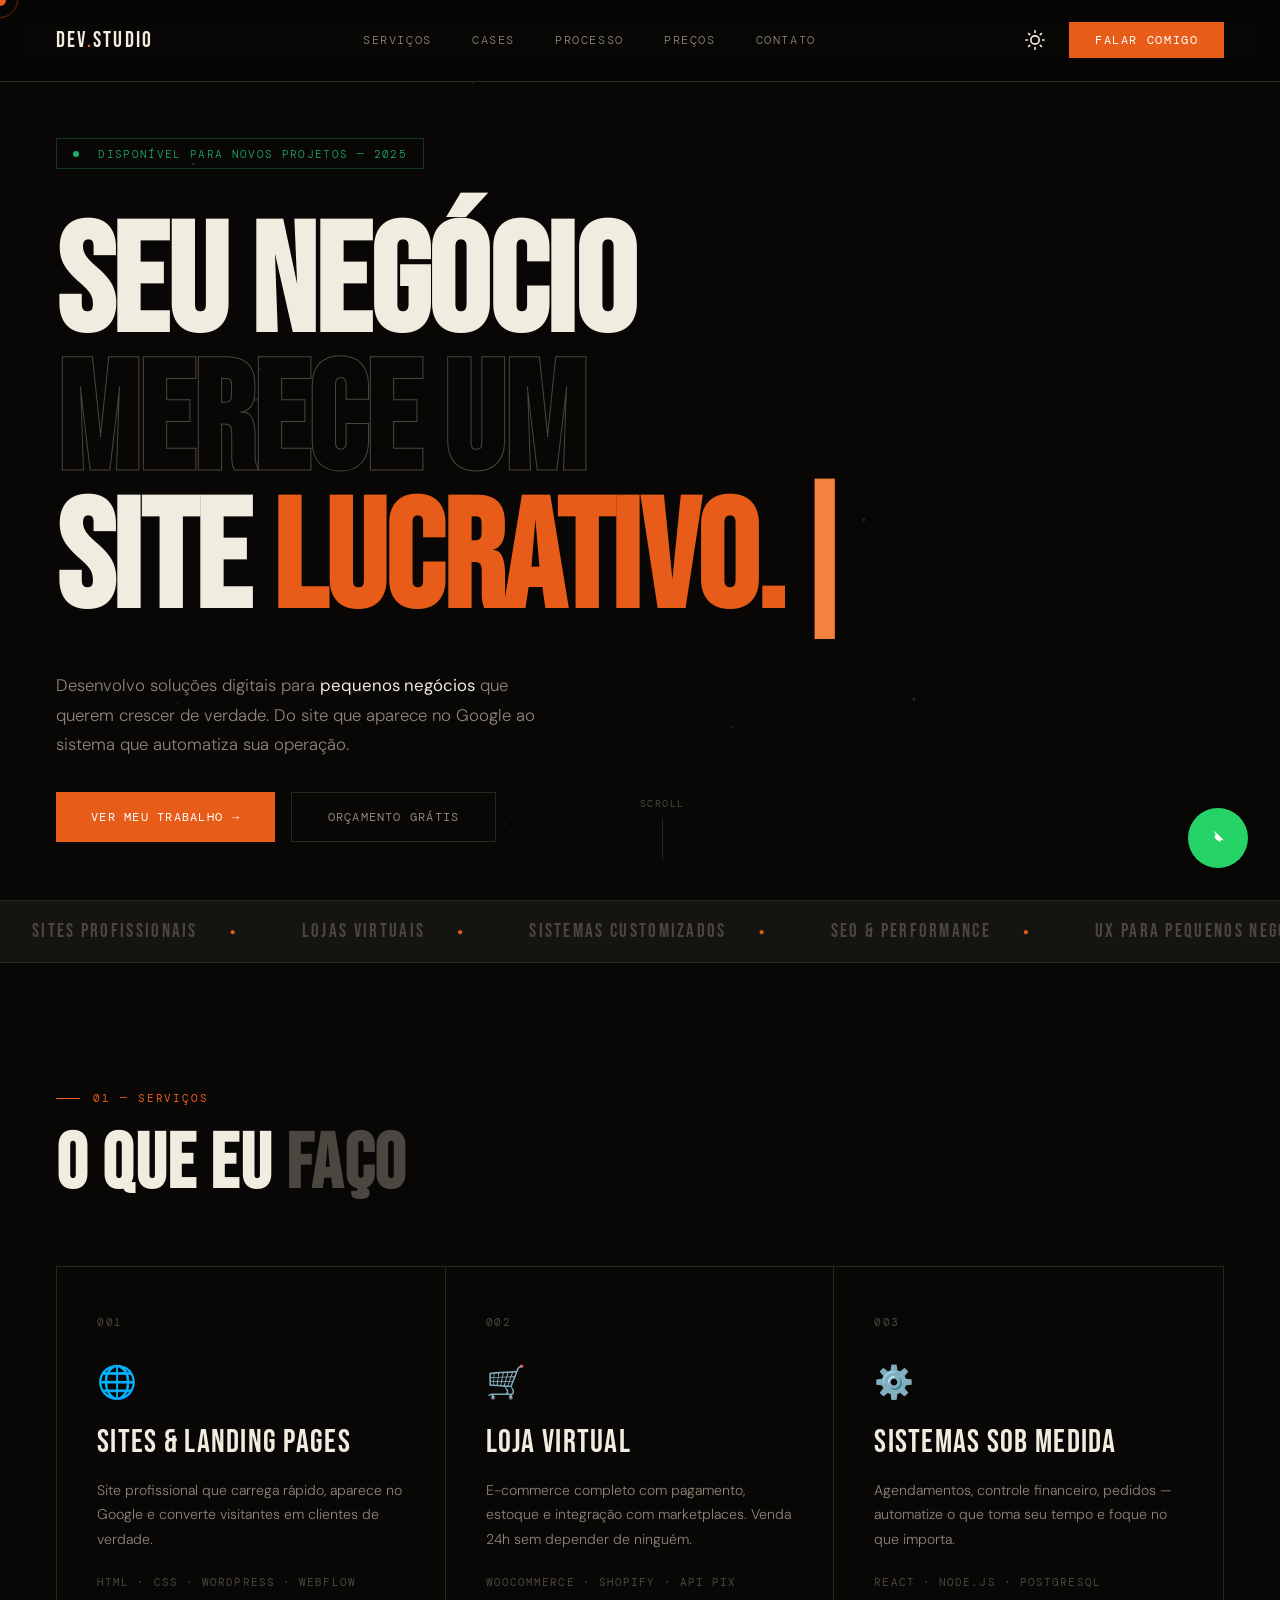
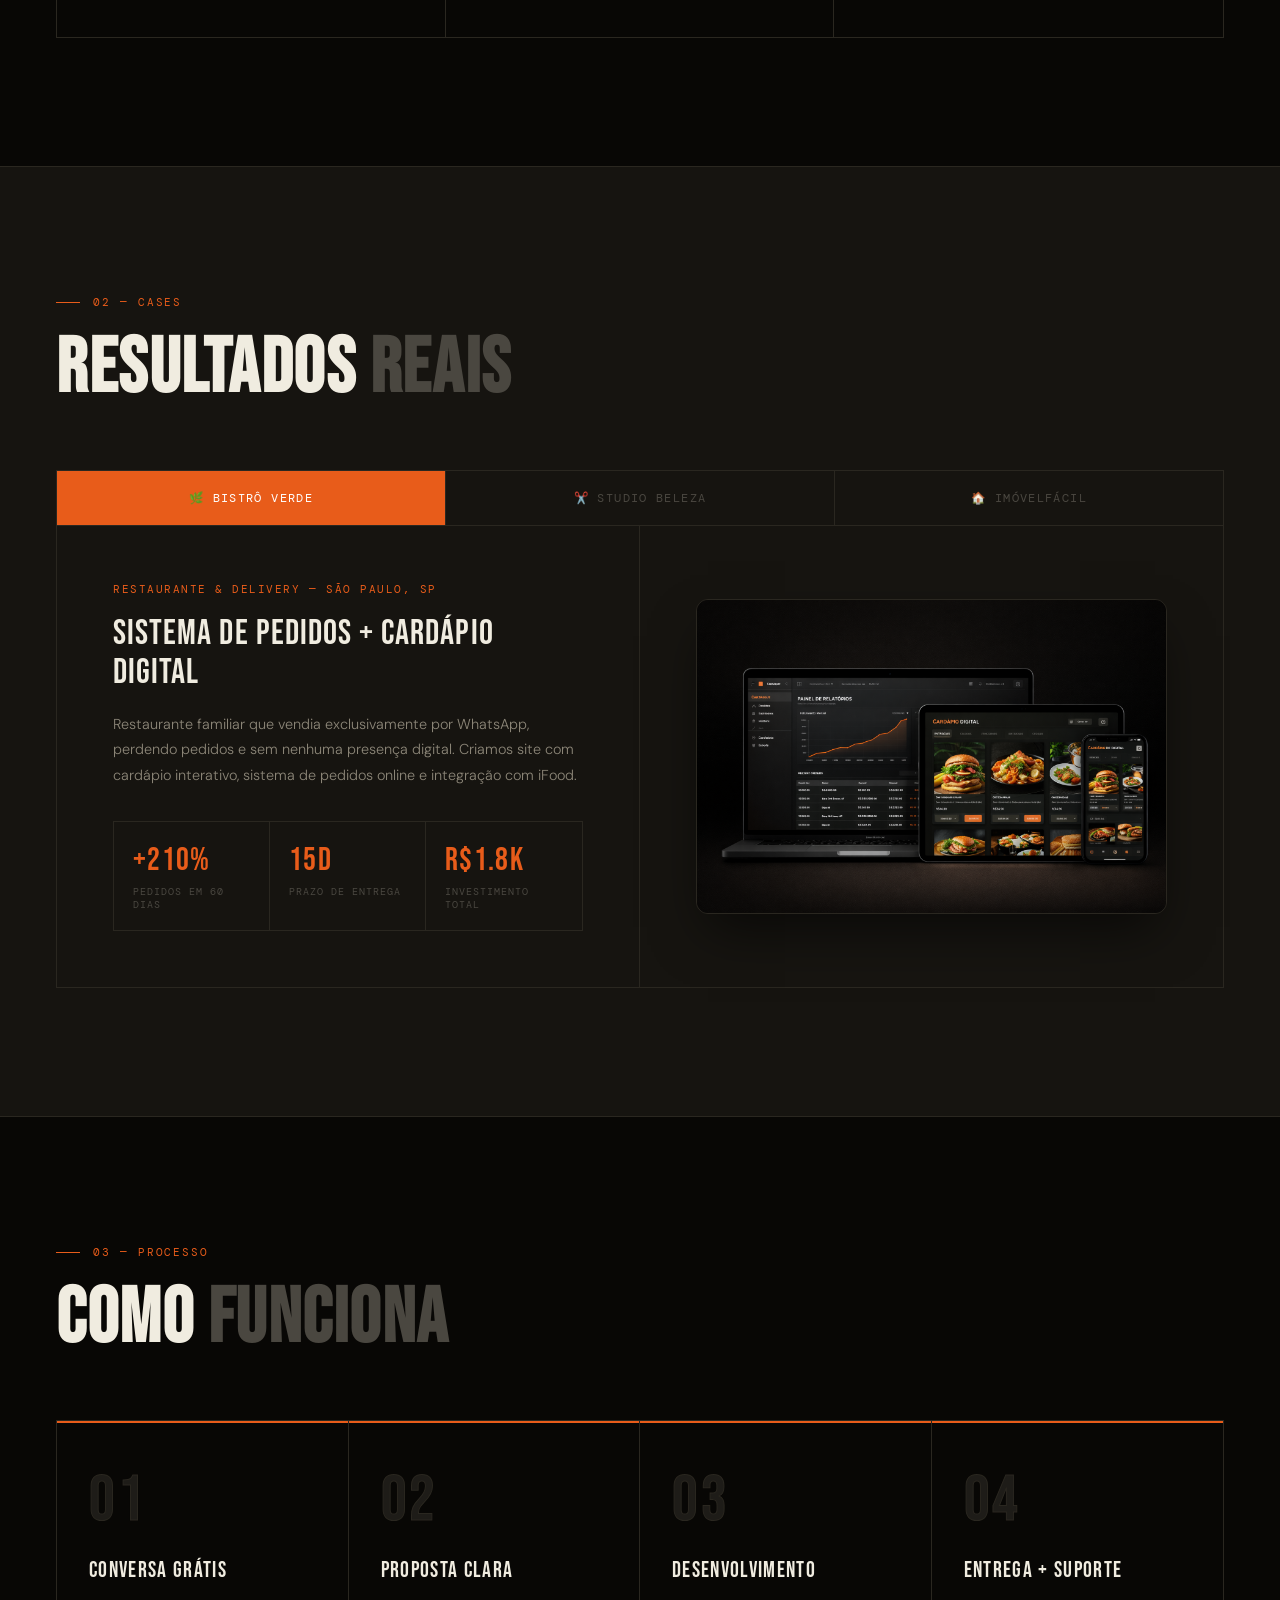
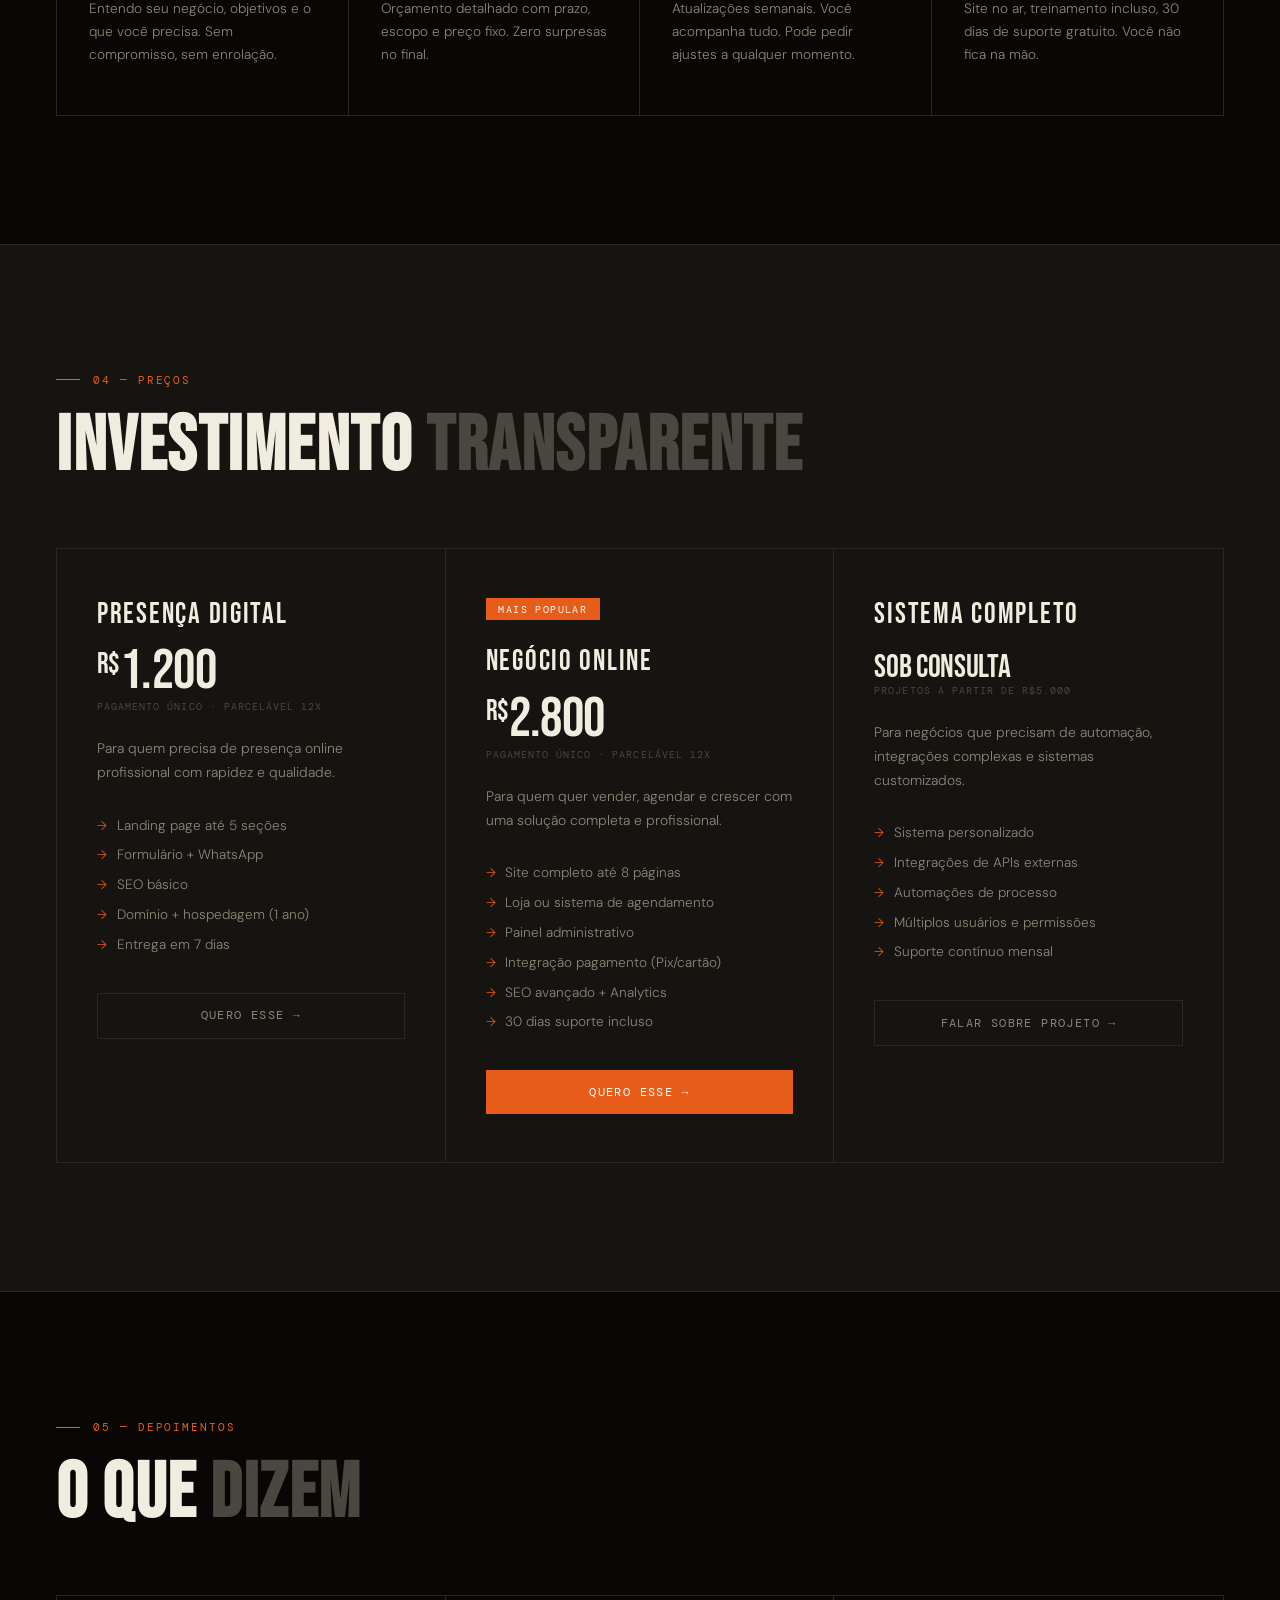
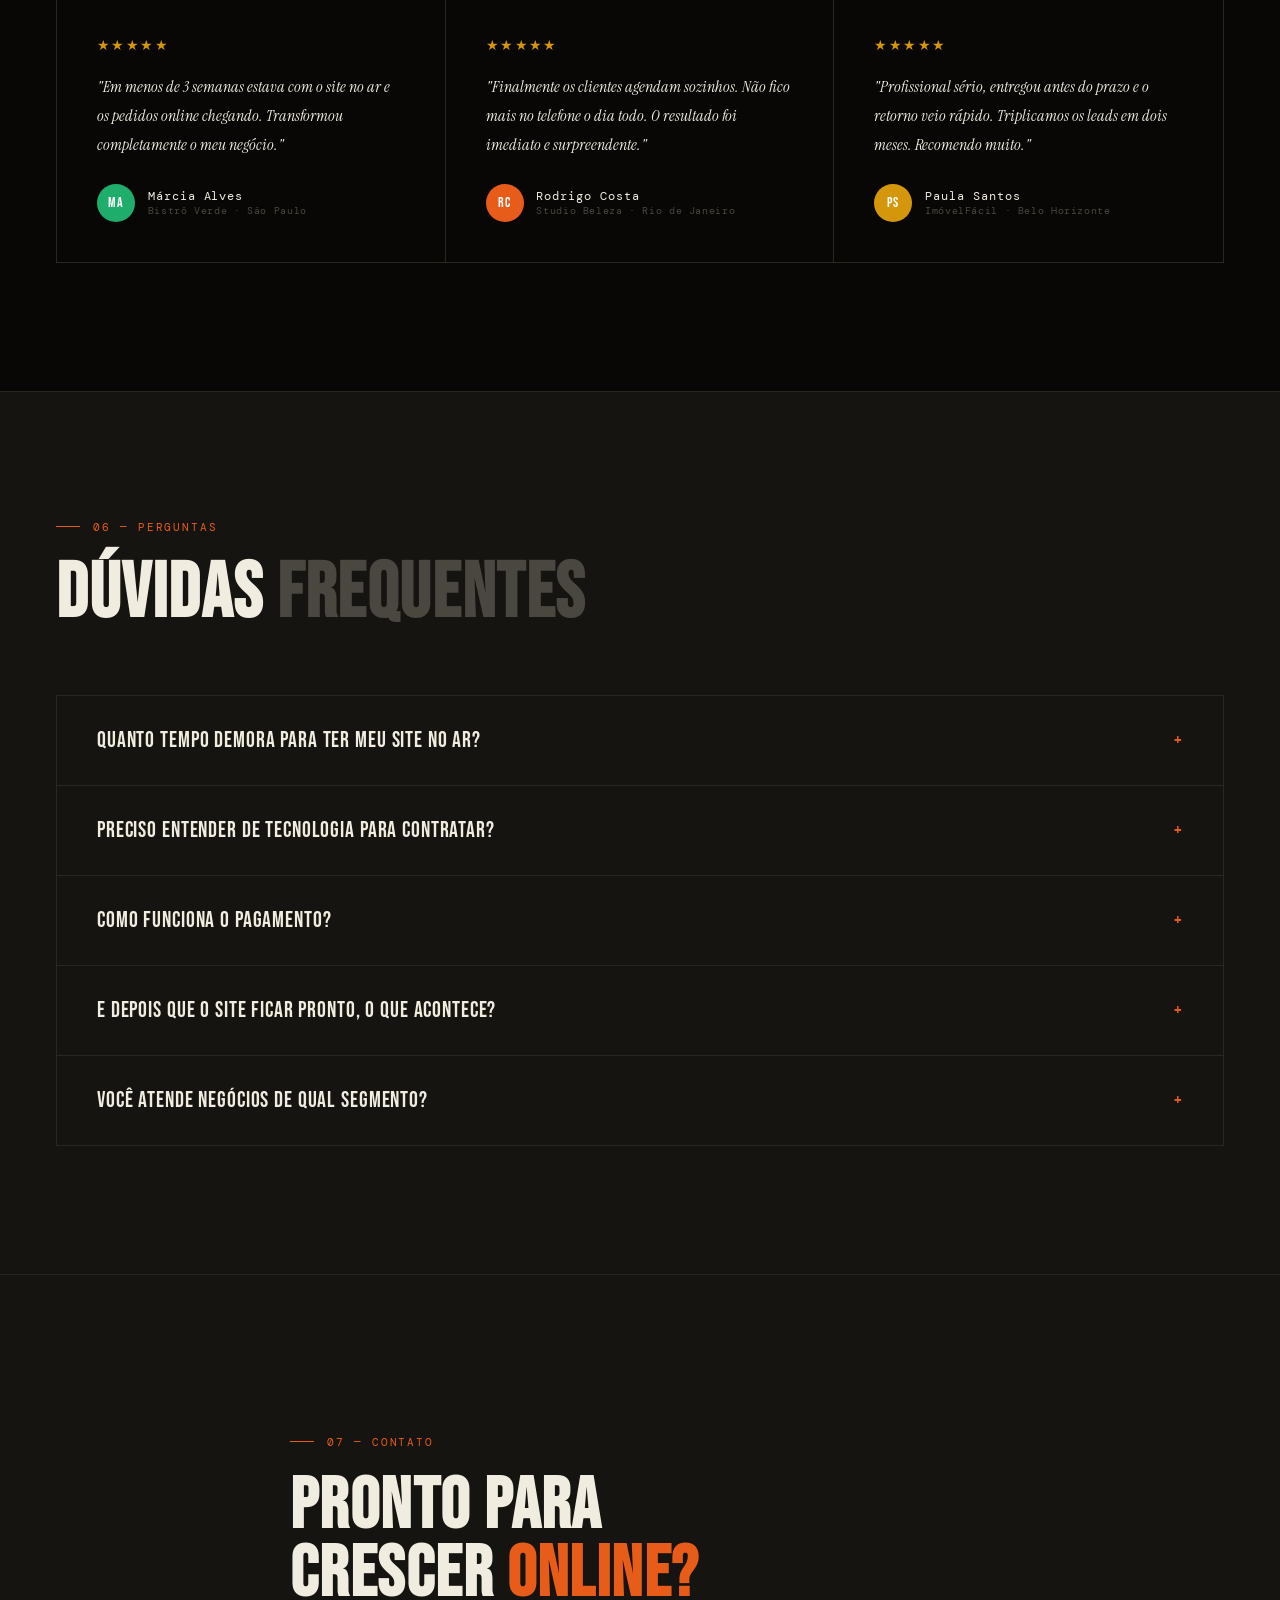
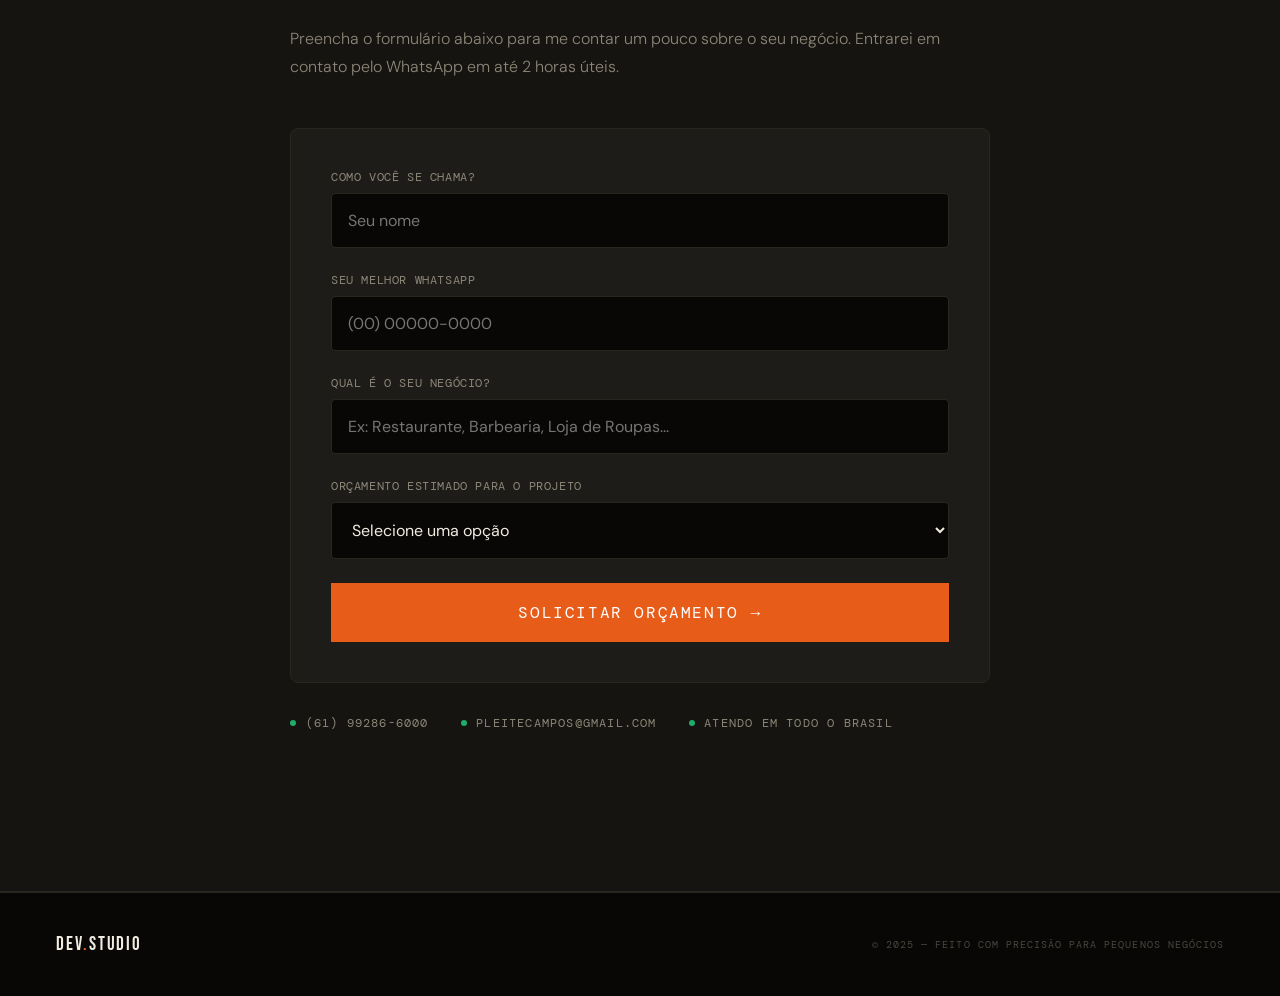
==== commit 31ec3073: "." ====
--- a/index2.html
+++ b/index2.html
@@ -5,652 +5,8 @@
 <meta name="viewport" content="width=device-width, initial-scale=1.0">
 <title>Dev Studio — Pequenos Negócios</title>
 <link href="https://fonts.googleapis.com/css2?family=Bebas+Neue&family=Instrument+Serif:ital@0;1&family=DM+Mono:wght@300;400&family=DM+Sans:wght@300;400;500&display=swap" rel="stylesheet">
-<style>
-*,*::before,*::after{box-sizing:border-box;margin:0;padding:0;}
-:root{
-  --bg:#080705;
-  --bg2:#0f0e0b;
-  --surface:#161410;
-  --surface2:#1e1c18;
-  --border:#2a2720;
-  --text:#f0ece0;
-  --text2:#8c8678;
-  --text3:#4a4740;
-  --accent:#e85c1a;
-  --accent2:#f5813e;
-  --green:#1fad6b;
-  --gold:#d4960a;
-  --r:2px;
-}
-html{scroll-behavior:smooth;}
-body{
-  background:var(--bg);
-  color:var(--text);
-  font-family:'DM Sans',sans-serif;
-  cursor:none;
-  overflow-x:hidden;
-}
-
-/* SCROLL PROGRESS BAR */
-#scroll-progress {
-  position: fixed;
-  top: 0;
-  left: 0;
-  width: 0%;
-  height: 3px;
-  background: var(--accent);
-  z-index: 1001;
-  box-shadow: 0 0 10px var(--accent);
-}
-
-/* CURSOR */
-#cursor{
-  position:fixed;width:12px;height:12px;
-  background:var(--accent);border-radius:50%;
-  pointer-events:none;z-index:9999;
-  transform:translate(-50%,-50%);
-  transition:transform .1s,width .2s,height .2s,background .2s;
-  mix-blend-mode:screen;
-}
-#cursor-ring{
-  position:fixed;width:36px;height:36px;
-  border:1px solid rgba(232,92,26,.4);border-radius:50%;
-  pointer-events:none;z-index:9998;
-  transform:translate(-50%,-50%);
-  transition:transform .15s ease,width .25s,height .25s,border-color .2s;
-}
-body:has(a:hover) #cursor,
-body:has(button:hover) #cursor{width:20px;height:20px;}
-body:has(a:hover) #cursor-ring,
-body:has(button:hover) #cursor-ring{width:60px;height:60px;border-color:rgba(232,92,26,.7);}
-
-/* CANVAS */
-#bg-canvas{position:fixed;top:0;left:0;width:100%;height:100%;z-index:0;pointer-events:none;opacity:.35;}
-
-/* NAV */
-nav{
-  position:fixed;top:0;left:0;right:0;z-index:100;
-  display:flex;align-items:center;justify-content:space-between;
-  padding:1.4rem 3.5rem;
-  border-bottom:1px solid var(--border);
-  background:rgba(8,7,5,.85);
-  backdrop-filter:blur(16px);
-}
-.nav-logo{
-  font-family:'Bebas Neue',sans-serif;
-  font-size:1.4rem;letter-spacing:.1em;
-  color:var(--text);
-}
-.nav-logo span{color:var(--accent);}
-.nav-links{display:flex;gap:2.5rem;}
-.nav-links a{
-  font-family:'DM Mono',monospace;
-  font-size:.72rem;font-weight:300;
-  letter-spacing:.14em;text-transform:uppercase;
-  text-decoration:none;color:var(--text2);
-  transition:color .2s;cursor:none;
-}
-.nav-links a:hover{color:var(--accent);}
-.nav-cta{
-  font-family:'DM Mono',monospace;
-  font-size:.72rem;font-weight:400;
-  letter-spacing:.14em;text-transform:uppercase;
-  background:var(--accent);color:#fff;
-  border:none;padding:.65rem 1.6rem;cursor:none;
-  transition:background .2s,transform .15s, box-shadow .3s;
-  animation: pulseBtn 2.5s infinite;
-}
-.nav-cta:hover{
-  background:var(--accent2);
-  transform:scale(1.04);
-  animation: none;
-  box-shadow: 0 0 20px rgba(232, 92, 26, 0.4);
-}
-@keyframes pulseBtn {
-  0% { box-shadow: 0 0 0 0 rgba(232, 92, 26, 0.4); }
-  70% { box-shadow: 0 0 0 10px rgba(232, 92, 26, 0); }
-  100% { box-shadow: 0 0 0 0 rgba(232, 92, 26, 0); }
-}
-
-/* HERO */
-.hero{
-  position:relative;min-height:100vh;z-index:1;
-  display:flex;align-items:center;
-  padding:0 3.5rem;
-  padding-top:80px;
-  overflow:hidden;
-}
-.hero-content{position:relative;z-index:2;max-width:900px;}
-.hero-badge{
-  display:inline-flex;align-items:center;gap:.6rem;
-  font-family:'DM Mono',monospace;font-size:.7rem;font-weight:300;
-  letter-spacing:.12em;text-transform:uppercase;
-  color:var(--green);border:1px solid rgba(31,173,107,.3);
-  padding:.45rem 1rem;margin-bottom:3rem;
-  opacity:0;animation:fadeUp .6s .3s ease forwards;
-}
-.hero-badge::before{content:'';width:6px;height:6px;border-radius:50%;background:var(--green);animation:pulse 2s infinite;}
-@keyframes pulse{0%,100%{opacity:1;transform:scale(1);}50%{opacity:.4;transform:scale(1.4);}}
-
-.hero-title{
-  font-family:'Bebas Neue',sans-serif;
-  font-size:clamp(5rem,12vw,11rem);
-  line-height:.9;letter-spacing:-.01em;
-  color:var(--text);
-  opacity:0;animation:fadeUp .8s .5s ease forwards;
-}
-.hero-title .outline{
-  -webkit-text-stroke:1px var(--text3);
-  color:transparent;
-}
-.hero-title .accent{
-  color:var(--accent);
-  position: relative;
-}
-.hero-title .accent::after {
-  content: '|';
-  animation: blink 1s infinite;
-  color: var(--accent2);
-}
-@keyframes blink { 50% { opacity: 0; } }
-
-.hero-sub-row{
-  display:flex;align-items:flex-end;gap:3rem;margin-top:2.5rem;
-  opacity:0;animation:fadeUp .6s .8s ease forwards;
-}
-.hero-sub{
-  font-size:1.05rem;font-weight:300;color:var(--text2);line-height:1.75;
-  max-width:480px;
-}
-.hero-sub em{color:var(--text);font-style:normal;font-weight:400;}
-.hero-actions{display:flex;gap:1rem;margin-top:2rem;flex-wrap:wrap;}
-.btn-main{
-  font-family:'DM Mono',monospace;font-size:.78rem;
-  letter-spacing:.1em;text-transform:uppercase;
-  background:var(--accent);color:#fff;
-  border:none;padding:1rem 2.2rem;cursor:none;
-  transition:all .3s;display:flex;align-items:center;gap:.6rem;
-  position: relative; overflow: hidden;
-}
-.btn-main::before {
-  content: ""; position: absolute; top: 0; left: -100%; width: 100%; height: 100%;
-  background: linear-gradient(90deg, transparent, rgba(255,255,255,0.2), transparent);
-  transition: left 0.5s ease;
-}
-.btn-main:hover::before { left: 100%; }
-.btn-main:hover{background:var(--accent2);transform:translateY(-3px); box-shadow: 0 10px 20px rgba(232,92,26,0.3);}
-
-.btn-ghost{
-  font-family:'DM Mono',monospace;font-size:.78rem;
-  letter-spacing:.1em;text-transform:uppercase;
-  background:transparent;color:var(--text2);
-  border:1px solid var(--border);padding:1rem 2.2rem;cursor:none;
-  transition:all .2s;
-}
-.btn-ghost:hover{border-color:var(--text);color:var(--text); background: rgba(255,255,255,0.05);}
-
-.hero-scroll{
-  position:absolute;bottom:2.5rem;left:50%;transform:translateX(-50%);
-  display:flex;flex-direction:column;align-items:center;gap:.6rem;
-  font-family:'DM Mono',monospace;font-size:.65rem;letter-spacing:.14em;
-  text-transform:uppercase;color:var(--text3);
-  opacity:0;animation:fadeUp .5s 1.2s ease forwards;
-}
-.scroll-line{width:1px;height:40px;background:var(--border);position:relative;overflow:hidden;}
-.scroll-line::after{
-  content:'';position:absolute;top:-100%;width:100%;height:100%;
-  background:var(--accent);animation:scrollLine 2s 1.5s ease infinite;
-}
-@keyframes scrollLine{0%{top:-100%;}100%{top:200%;}}
-
-/* MARQUEE */
-.marquee-wrap{
-  position:relative;z-index:1;overflow:hidden;
-  border-top:1px solid var(--border);border-bottom:1px solid var(--border);
-  padding:1.2rem 0;background:var(--surface);
-}
-.marquee-track{
-  display:flex;gap:0;white-space:nowrap;
-  animation:marquee 25s linear infinite;
-}
-.marquee-track:hover{animation-play-state:paused;}
-.marquee-item{
-  font-family:'Bebas Neue',sans-serif;
-  font-size:1.2rem;letter-spacing:.12em;
-  color:var(--text3);padding:0 2rem;
-  display:flex;align-items:center;gap:2rem;
-  transition: color 0.3s;
-}
-.marquee-item:hover { color: var(--accent); }
-.marquee-item .dot{color:var(--accent);font-size:.6rem;}
-@keyframes marquee{0%{transform:translateX(0);}100%{transform:translateX(-50%);}}
-
-/* SECTIONS */
-.section{
-  position:relative;z-index:1;
-  padding:8rem 3.5rem;
-  border-bottom:1px solid var(--border);
-}
-.sec-tag{
-  font-family:'DM Mono',monospace;font-size:.68rem;
-  letter-spacing:.18em;text-transform:uppercase;
-  color:var(--accent);margin-bottom:1.5rem;
-  display:flex;align-items:center;gap:.8rem;
-}
-.sec-tag::before{content:'';display:block;width:24px;height:1px;background:var(--accent);}
-.sec-title{
-  font-family:'Bebas Neue',sans-serif;
-  font-size:clamp(3rem,6vw,5.5rem);
-  line-height:.95;letter-spacing:.02em;color:var(--text);
-  margin-bottom:1rem;
-}
-.sec-title .dim{color:var(--text3);}
-
-/* GLOW EFFECT ON CARDS */
-.glow-effect {
-  position: relative;
-}
-.glow-effect::after {
-  content: "";
-  position: absolute;
-  top: 0; left: 0; right: 0; bottom: 0;
-  background: radial-gradient(400px circle at var(--mouse-x, -500px) var(--mouse-y, -500px), rgba(232, 92, 26, 0.15), transparent 40%);
-  opacity: 0;
-  transition: opacity 0.3s ease;
-  pointer-events: none;
-  z-index: 0;
-}
-.glow-effect:hover::after { opacity: 1; }
-
-/* SERVICES */
-.services-grid{
-  display:grid;grid-template-columns:repeat(3,1fr);
-  gap:0;border:1px solid var(--border);
-  margin-top:4rem;
-}
-.svc{
-  padding:3rem 2.5rem;border-right:1px solid var(--border);
-  position:relative;overflow:hidden;cursor:none;
-  transition:background .3s, transform .3s;
-}
-.svc:last-child{border-right:none;}
-.svc::before{
-  content:'';position:absolute;top:0;left:0;right:0;bottom:0;
-  background:var(--accent);transform:scaleY(0);transform-origin:bottom;
-  transition:transform .4s cubic-bezier(.16,1,.3,1);z-index:0;
-}
-.svc:hover::before{transform:scaleY(1);}
-.svc:hover .svc-num,.svc:hover .svc-name,.svc:hover .svc-desc,.svc:hover .svc-tech{
-  color:#fff!important;
-}
-.svc>*{position:relative;z-index:1;}
-.svc-num{
-  font-family:'DM Mono',monospace;font-size:.68rem;
-  letter-spacing:.14em;color:var(--text3);margin-bottom:2rem;
-  transition:color .3s;
-}
-.svc-icon{font-size:2rem;margin-bottom:1.2rem; display:inline-block; transition: transform 0.3s;}
-.svc:hover .svc-icon { transform: scale(1.2) rotate(-5deg); }
-.svc-name{
-  font-family:'Bebas Neue',sans-serif;font-size:2rem;
-  letter-spacing:.04em;color:var(--text);margin-bottom:1rem;
-  transition:color .3s;
-}
-.svc-desc{
-  font-size:.88rem;color:var(--text2);line-height:1.75;
-  margin-bottom:1.5rem;font-weight:300;
-  transition:color .3s;
-}
-.svc-tech{
-  font-family:'DM Mono',monospace;font-size:.68rem;
-  letter-spacing:.1em;color:var(--text3);text-transform:uppercase;
-  transition:color .3s;
-}
-
-/* CASES TABS */
-.cases-tabs{
-  display:flex;gap:0;margin-top:4rem;
-  border:1px solid var(--border);
-}
-.case-tab{
-  flex:1;padding:1.2rem 1.5rem;
-  font-family:'DM Mono',monospace;font-size:.72rem;
-  letter-spacing:.12em;text-transform:uppercase;
-  background:transparent;color:var(--text3);
-  border:none;border-right:1px solid var(--border);
-  cursor:none;transition:all .2s;
-}
-.case-tab:last-child{border-right:none;}
-.case-tab.active,.case-tab:hover{
-  background:var(--accent);color:#fff;
-}
-.cases-display{
-  border:1px solid var(--border);border-top:none;
-  display:none;
-  animation: fadeIn 0.5s ease forwards;
-}
-@keyframes fadeIn { from { opacity: 0; transform: translateY(10px); } to { opacity: 1; transform: translateY(0); } }
-.cases-display.active{display:grid;grid-template-columns:1fr 1fr;}
-.case-info{padding:3.5rem;border-right:1px solid var(--border);}
-.case-sector{
-  font-family:'DM Mono',monospace;font-size:.68rem;
-  letter-spacing:.14em;text-transform:uppercase;
-  color:var(--accent);margin-bottom:1.2rem;
-}
-.case-title{
-  font-family:'Bebas Neue',sans-serif;font-size:2.2rem;
-  letter-spacing:.03em;line-height:1.1;color:var(--text);margin-bottom:1.2rem;
-}
-.case-story{
-  font-size:.9rem;color:var(--text2);line-height:1.8;
-  font-weight:300;margin-bottom:2rem;
-}
-.case-metrics{display:grid;grid-template-columns:repeat(3,1fr);gap:0;border:1px solid var(--border);}
-.metric{padding:1.2rem;border-right:1px solid var(--border);}
-.metric:last-child{border-right:none;}
-.metric-val{
-  font-family:'Bebas Neue',sans-serif;font-size:2rem;
-  letter-spacing:.04em;color:var(--accent);
-}
-.metric-label{
-  font-family:'DM Mono',monospace;font-size:.62rem;
-  letter-spacing:.1em;text-transform:uppercase;color:var(--text3);
-  margin-top:.3rem;
-}
-.case-visual{
-  padding:3.5rem;display:flex;align-items:center;justify-content:center;
-  background:var(--surface);
-  perspective: 1000px;
-}
-
-/* ESTILO PARA A IMAGEM REAL DO CASE */
-.case-image {
-  width: 100%;
-  max-width: 550px;
-  height: auto;
-  border-radius: 12px;
-  border: 1px solid var(--border);
-  box-shadow: 0 25px 50px -12px rgba(0,0,0,0.6);
-  transition: transform 0.5s cubic-bezier(0.16, 1, 0.3, 1), box-shadow 0.5s ease;
-  object-fit: cover;
-}
-
-.case-image:hover {
-  transform: translateY(-10px) scale(1.02);
-  box-shadow: 0 30px 60px -15px rgba(232, 92, 26, 0.25); /* Brilho laranja sutil */
-}
-
-/* FLOATING ANIMATION FOR PHONES */
-@keyframes floatPhone {
-  0% { transform: translateY(0px) rotateX(10deg) rotateY(-10deg); }
-  50% { transform: translateY(-15px) rotateX(12deg) rotateY(-8deg); }
-  100% { transform: translateY(0px) rotateX(10deg) rotateY(-10deg); }
-}
-.phone-mock{
-  width:200px;border:2px solid var(--border);border-radius:24px;
-  overflow:hidden;background:var(--bg);
-  box-shadow: 20px 20px 40px rgba(0,0,0,0.5);
-  animation: floatPhone 6s ease-in-out infinite;
-  transform-style: preserve-3d;
-}
-.phone-top{
-  background:var(--surface2);padding:1rem;
-  display:flex;flex-direction:column;gap:.4rem;
-  border-bottom:1px solid var(--border);
-}
-.phone-bar{height:5px;border-radius:2px;background:var(--border);}
-.phone-bar.colored{background:var(--accent);width:70%;}
-.phone-body{padding:1rem;display:flex;flex-direction:column;gap:.5rem;}
-.phone-card{
-  background:var(--surface2);border-radius:6px;
-  padding:.7rem;display:flex;align-items:center;gap:.6rem;
-  transition: transform 0.2s;
-}
-.phone-card:hover { transform: scale(1.05) translateX(5px); }
-.phone-dot{width:28px;height:28px;border-radius:50%;flex-shrink:0;}
-.phone-lines{flex:1;display:flex;flex-direction:column;gap:.3rem;}
-.phone-line{height:5px;border-radius:2px;background:var(--border);}
-.phone-line.s{width:60%;}
-.phone-btn{
-  background:var(--accent);border-radius:4px;padding:.6rem;
-  font-family:'DM Mono',monospace;font-size:.6rem;
-  color:#fff;letter-spacing:.08em;text-align:center;
-  margin-top:.3rem;
-  transition: transform 0.2s;
-}
-.phone-btn:hover { transform: scale(1.05); }
-
-/* PROCESS */
-.process-list{
-  display:grid;grid-template-columns:repeat(4,1fr);
-  border:1px solid var(--border);margin-top:4rem;
-}
-.step{
-  padding:3rem 2rem;border-right:1px solid var(--border);
-  position:relative;overflow:hidden;
-}
-.step:last-child{border-right:none;}
-.step-line{
-  position:absolute;top:0;left:0;right:0;height:2px;
-  background:var(--border);
-}
-.step-line-fill{
-  height:100%;background:var(--accent);width:0;
-  transition:width 1s ease-in-out;
-}
-.step.visible .step-line-fill{width:100%;}
-.step-n{
-  font-family:'Bebas Neue',sans-serif;font-size:4rem;
-  letter-spacing:.04em;line-height:1;
-  color:var(--surface2);-webkit-text-stroke:1px var(--border);
-  margin-bottom:1.5rem;
-  transition: color 0.4s, -webkit-text-stroke 0.4s;
-}
-.step:hover .step-n { color: var(--accent); -webkit-text-stroke: 0px transparent; }
-.step-name{
-  font-family:'Bebas Neue',sans-serif;font-size:1.4rem;
-  letter-spacing:.06em;color:var(--text);margin-bottom:.8rem;
-  position: relative; z-index: 1;
-}
-.step-desc{font-size:.85rem;color:var(--text2);line-height:1.7;font-weight:300; position: relative; z-index: 1;}
-
-/* PRICING */
-.pricing-grid{
-  display:grid;grid-template-columns:repeat(3,1fr);
-  border:1px solid var(--border);margin-top:4rem;
-}
-.plan{
-  padding:3rem 2.5rem;border-right:1px solid var(--border);
-  position:relative;
-}
-.plan:last-child{border-right:none;}
-.plan.featured{background:var(--surface);}
-.plan-badge{
-  font-family:'DM Mono',monospace;font-size:.62rem;
-  letter-spacing:.14em;text-transform:uppercase;
-  background:var(--accent);color:#fff;
-  display:inline-block;padding:.3rem .8rem;margin-bottom:1.5rem;
-  animation: pulseBtn 3s infinite;
-}
-.plan-name{
-  font-family:'Bebas Neue',sans-serif;font-size:1.8rem;
-  letter-spacing:.06em;color:var(--text);margin-bottom:.8rem;
-  position: relative; z-index: 1;
-}
-.plan-price{
-  font-family:'Bebas Neue',sans-serif;font-size:3.5rem;
-  letter-spacing:-.01em;line-height:1;color:var(--text);
-  position: relative; z-index: 1;
-}
-.plan-price .currency{font-size:1.8rem;vertical-align:top;margin-top:.4rem;display:inline-block;}
-.plan-period{
-  font-family:'DM Mono',monospace;font-size:.65rem;
-  letter-spacing:.1em;color:var(--text3);margin-bottom:1.5rem;
-  text-transform:uppercase;
-  position: relative; z-index: 1;
-}
-.plan-desc{font-size:.87rem;color:var(--text2);line-height:1.7;margin-bottom:2rem;font-weight:300; position: relative; z-index: 1;}
-.plan-features{list-style:none;display:flex;flex-direction:column;gap:.8rem;margin-bottom:2.5rem; position: relative; z-index: 1;}
-.plan-feature{
-  font-size:.85rem;color:var(--text2);
-  display:flex;align-items:flex-start;gap:.6rem;font-weight:300;
-  transition: color 0.2s;
-}
-.plan:hover .plan-feature { color: var(--text); }
-.plan-feature::before{content:'→';color:var(--accent);flex-shrink:0;font-size:.8rem;}
-.btn-plan{
-  width:100%;padding:.9rem;
-  font-family:'DM Mono',monospace;font-size:.72rem;
-  letter-spacing:.12em;text-transform:uppercase;
-  border:none;cursor:none;transition:all .3s;
-  position: relative; z-index: 1;
-}
-.btn-plan.outline{
-  background:transparent;color:var(--text2);
-  border:1px solid var(--border);
-}
-.btn-plan.outline:hover{border-color:var(--accent);color:var(--accent); background: rgba(232,92,26,0.05);}
-.btn-plan.solid{background:var(--accent);color:#fff;}
-.btn-plan.solid:hover{background:var(--accent2); transform: translateY(-3px); box-shadow: 0 10px 20px rgba(232,92,26,0.2);}
-
-/* TESTIMONIALS */
-.testi-grid{
-  display:grid;grid-template-columns:repeat(3,1fr);
-  border:1px solid var(--border);margin-top:4rem;
-}
-.testi{
-  padding:2.5rem;border-right:1px solid var(--border);
-  transition: background 0.3s;
-}
-.testi:hover { background: var(--surface2); }
-.testi:last-child{border-right:none;}
-.testi-stars{color:var(--gold);font-size:.9rem;letter-spacing:.1em;margin-bottom:1.2rem;}
-.testi-text{
-  font-family:'Instrument Serif',serif;font-style:italic;
-  font-size:1rem;line-height:1.8;color:var(--text);
-  margin-bottom:1.5rem;
-}
-.testi-author{display:flex;align-items:center;gap:.8rem;}
-.testi-av{
-  width:38px;height:38px;border-radius:50%;
-  display:flex;align-items:center;justify-content:center;
-  font-family:'Bebas Neue',sans-serif;font-size:.9rem;
-  letter-spacing:.08em;color:#fff;flex-shrink:0;
-}
-.testi-name{
-  font-family:'DM Mono',monospace;font-size:.75rem;
-  letter-spacing:.08em;color:var(--text);
-}
-.testi-biz{font-family:'DM Mono',monospace;font-size:.65rem;letter-spacing:.06em;color:var(--text3);}
-
-/* FAQ */
-.faq-list{margin-top:4rem;border:1px solid var(--border);}
-.faq-item{border-bottom:1px solid var(--border);}
-.faq-item:last-child{border-bottom:none;}
-.faq-q{
-  width:100%;display:flex;align-items:center;justify-content:space-between;
-  padding:2rem 2.5rem;background:transparent;border:none;
-  font-family:'Bebas Neue',sans-serif;font-size:1.35rem;
-  letter-spacing:.04em;color:var(--text);text-align:left;
-  cursor:none;transition:color .2s, background .3s;
-}
-.faq-q:hover{color:var(--accent); background: rgba(255,255,255,0.02);}
-.faq-icon{
-  font-size:1.2rem;color:var(--accent);transition:transform .4s cubic-bezier(.16,1,.3,1);flex-shrink:0;
-}
-.faq-item.open .faq-icon{transform:rotate(45deg);}
-.faq-a{
-  max-height:0;overflow:hidden;
-  transition:max-height .5s cubic-bezier(.16,1,.3,1),padding .3s;
-}
-.faq-item.open .faq-a{max-height:300px;}
-.faq-a-inner{
-  padding:0 2.5rem 2rem;
-  font-size:.9rem;color:var(--text2);line-height:1.8;font-weight:300;
-}
-
-/* CTA */
-.cta-section{
-  position:relative;z-index:1;
-  padding:10rem 3.5rem;
-  background:var(--surface);
-  border-bottom:1px solid var(--border);
-  overflow:hidden;
-}
-.cta-bg-text{
-  position:absolute;top:50%;left:50%;transform:translate(-50%,-50%);
-  font-family:'Bebas Neue',sans-serif;
-  font-size:clamp(8rem,18vw,18rem);
-  letter-spacing:.04em;
-  color:transparent;-webkit-text-stroke:1px var(--surface2);
-  white-space:nowrap;pointer-events:none;z-index:0;
-  user-select:none;
-  transition: transform 0.5s ease-out;
-}
-.cta-section:hover .cta-bg-text { transform: translate(-50%, -50%) scale(1.05); }
-.cta-inner{position:relative;z-index:1;text-align:center;}
-.cta-title{
-  font-family:'Bebas Neue',sans-serif;
-  font-size:clamp(4rem,9vw,8rem);
-  line-height:.95;letter-spacing:.02em;color:var(--text);
-  margin-bottom:2rem;
-}
-.cta-title .accent{color:var(--accent);}
-.cta-sub{
-  font-size:1rem;color:var(--text2);font-weight:300;
-  margin-bottom:3rem;line-height:1.7;
-}
-.cta-contact{
-  display:flex;align-items:center;justify-content:center;gap:2rem;flex-wrap:wrap;
-  margin-top:3rem;
-}
-.contact-item{
-  display:flex;align-items:center;gap:.6rem;
-  font-family:'DM Mono',monospace;font-size:.75rem;
-  letter-spacing:.1em;text-transform:uppercase;color:var(--text2);
-  transition: color 0.3s;
-}
-.contact-item:hover { color: var(--text); }
-.contact-dot{width:6px;height:6px;border-radius:50%;background:var(--green); animation: pulse 2s infinite;}
-
-/* FOOTER */
-footer{
-  position:relative;z-index:1;
-  padding:2.5rem 3.5rem;
-  display:flex;align-items:center;justify-content:space-between;
-  background:var(--bg);border-top:1px solid var(--border);
-}
-.footer-logo{
-  font-family:'Bebas Neue',sans-serif;font-size:1.2rem;
-  letter-spacing:.1em;color:var(--text);
-}
-.footer-logo span{color:var(--accent);}
-.footer-copy{
-  font-family:'DM Mono',monospace;font-size:.65rem;
-  letter-spacing:.1em;color:var(--text3);text-transform:uppercase;
-}
-
-/* REVEAL */
-.reveal{opacity:0;transform:translateY(30px);transition:opacity .7s ease,transform .7s ease;}
-.reveal.visible{opacity:1;transform:translateY(0);}
-
-@keyframes fadeUp{from{opacity:0;transform:translateY(24px);}to{opacity:1;transform:translateY(0);}}
-
-/* RESPONSIVE */
-@media(max-width:900px){
-  nav{padding:1rem 1.5rem;}
-  .nav-links{display:none;}
-  .hero{padding:1.5rem;padding-top:80px;}
-  .section{padding:5rem 1.5rem;}
-  .services-grid,.cases-display,.process-list,.pricing-grid,.testi-grid{grid-template-columns:1fr;}
-  .svc,.step,.plan,.testi{border-right:none;border-bottom:1px solid var(--border);}
-  .case-tab{font-size:.6rem;padding:.9rem .7rem;letter-spacing:.06em;}
-  .cases-display.active{grid-template-columns:1fr;}
-  .case-info{border-right:none;border-bottom:1px solid var(--border);}
-  .cta-section{padding:5rem 1.5rem;}
-  footer{padding:1.5rem;flex-direction:column;gap:.8rem;text-align:center;}
-}
-</style>
+<link rel="stylesheet" href="style.css">
+<script src="script.js" defer></script>
 </head>
 <body>
 
@@ -671,7 +27,13 @@
     <a href="#precos">Preços</a>
     <a href="#contato">Contato</a>
   </div>
-  <button class="nav-cta" onclick="document.getElementById('contato').scrollIntoView({behavior:'smooth'})">Falar comigo</button>
+  <div style="display:flex;align-items:center;gap:1.5rem;">
+    <button id="theme-toggle" class="theme-toggle" aria-label="Alternar tema">
+      <svg class="sun-icon" viewBox="0 0 24 24" width="20" height="20" fill="none" stroke="currentColor" stroke-width="2" stroke-linecap="round" stroke-linejoin="round"><circle cx="12" cy="12" r="5"></circle><line x1="12" y1="1" x2="12" y2="3"></line><line x1="12" y1="21" x2="12" y2="23"></line><line x1="4.22" y1="4.22" x2="5.64" y2="5.64"></line><line x1="18.36" y1="18.36" x2="19.78" y2="19.78"></line><line x1="1" y1="12" x2="3" y2="12"></line><line x1="21" y1="12" x2="23" y2="12"></line><line x1="4.22" y1="19.78" x2="5.64" y2="18.36"></line><line x1="18.36" y1="5.64" x2="19.78" y2="4.22"></line></svg>
+      <svg class="moon-icon" viewBox="0 0 24 24" width="20" height="20" fill="none" stroke="currentColor" stroke-width="2" stroke-linecap="round" stroke-linejoin="round" style="display:none;"><path d="M21 12.79A9 9 0 1 1 11.21 3 7 7 0 0 0 21 12.79z"></path></svg>
+    </button>
+    <a href="#contato" class="nav-cta">Falar comigo</a>
+  </div>
 </nav>
 
 <!-- HERO -->
@@ -689,8 +51,8 @@
       <div>
         <p class="hero-sub">Desenvolvo soluções digitais para <em>pequenos negócios</em> que querem crescer de verdade. Do site que aparece no Google ao sistema que automatiza sua operação.</p>
         <div class="hero-actions">
-          <button class="btn-main" onclick="document.getElementById('cases').scrollIntoView({behavior:'smooth'})">Ver meu trabalho →</button>
-          <button class="btn-ghost" onclick="document.getElementById('contato').scrollIntoView({behavior:'smooth'})">Orçamento grátis</button>
+          <a href="#cases" class="btn-main">Ver meu trabalho →</a>
+          <a href="#contato" class="btn-ghost">Orçamento grátis</a>
         </div>
       </div>
     </div>
@@ -736,13 +98,13 @@
 </section>
 
 <!-- CASES -->
-<section class="section reveal" id="cases" style="background:var(--surface);">
+<section class="section reveal bg-surface" id="cases">
   <div class="sec-tag">02 — Cases</div>
   <h2 class="sec-title">RESULTADOS <span class="dim">REAIS</span></h2>
   <div class="cases-tabs">
-    <button class="case-tab active" onclick="showCase(0,this)">🌿 Bistrô Verde</button>
-    <button class="case-tab" onclick="showCase(1,this)">✂️ Studio Beleza</button>
-    <button class="case-tab" onclick="showCase(2,this)">🏠 ImóvelFácil</button>
+    <button class="case-tab active" data-target="case-0">🌿 Bistrô Verde</button>
+    <button class="case-tab" data-target="case-1">✂️ Studio Beleza</button>
+    <button class="case-tab" data-target="case-2">🏠 ImóvelFácil</button>
   </div>
 
   <div class="cases-display active" id="case-0">
@@ -758,7 +120,7 @@
     </div>
     
     <div class="case-visual">
-      <img src="case-bistro.jpg" alt="Mockup do Sistema Completo Bistrô Verde" class="case-image">
+      <img src="case-bistro.png" alt="Mockup do Sistema Completo Bistrô Verde" class="case-image">
     </div>
     </div>
 
@@ -775,7 +137,7 @@
     </div>
     
     <div class="case-visual">
-      <img src="case-studio.jpg" alt="Mockup do Sistema Studio Beleza" class="case-image">
+      <img src="case-studio.png" alt="Mockup do Sistema Studio Beleza" class="case-image">
     </div>
     
   </div>
@@ -791,21 +153,12 @@
         <div class="metric"><div class="metric-val">R$4.5k</div><div class="metric-label">Investimento total</div></div>
       </div>
     </div>
+    
+    <!-- ÁREA DA IMAGEM ATUALIZADA -->
     <div class="case-visual">
-      <div class="phone-mock">
-        <div class="phone-top" style="background:#2a1a10;">
-          <div style="font-family:'Bebas Neue',sans-serif;font-size:.9rem;letter-spacing:.08em;color:#fff;">🏠 IMÓVELFÁCIL</div>
-          <div class="phone-bar colored" style="background:#e85c1a;"></div>
-          <div class="phone-bar" style="width:55%;"></div>
-        </div>
-        <div class="phone-body">
-          <div style="font-family:'DM Mono',monospace;font-size:.6rem;letter-spacing:.1em;color:var(--text3);text-transform:uppercase;margin-bottom:.3rem;">47 imóveis</div>
-          <div class="phone-card"><div class="phone-dot" style="background:#e85c1a;border-radius:4px;"></div><div class="phone-lines"><div class="phone-line"></div><div class="phone-line s"></div></div><div style="font-family:'Bebas Neue',sans-serif;font-size:.85rem;color:var(--accent);">R$450k</div></div>
-          <div class="phone-card"><div class="phone-dot" style="background:#d4960a;border-radius:4px;"></div><div class="phone-lines"><div class="phone-line"></div><div class="phone-line s"></div></div><div style="font-family:'Bebas Neue',sans-serif;font-size:.85rem;color:var(--gold);">R$320k</div></div>
-          <div class="phone-btn">VER IMÓVEIS</div>
-        </div>
-      </div>
-    </div>
+      <img src="case-imoveis.png" alt="Mockup da Plataforma ImóvelFácil" class="case-image">
+    </div>
+    
   </div>
 </section>
 
@@ -842,7 +195,7 @@
 </section>
 
 <!-- PREÇOS -->
-<section class="section reveal" id="precos" style="background:var(--surface);">
+<section class="section reveal bg-surface" id="precos">
   <div class="sec-tag">04 — Preços</div>
   <h2 class="sec-title">INVESTIMENTO <span class="dim">TRANSPARENTE</span></h2>
   <div class="pricing-grid">
@@ -858,7 +211,7 @@
         <li class="plan-feature">Domínio + hospedagem (1 ano)</li>
         <li class="plan-feature">Entrega em 7 dias</li>
       </ul>
-      <button class="btn-plan outline" onclick="document.getElementById('contato').scrollIntoView({behavior:'smooth'})">Quero esse →</button>
+      <a href="#contato" class="btn-plan outline text-center">Quero esse →</a>
     </div>
     <div class="plan featured glow-effect">
       <div class="plan-badge">Mais popular</div>
@@ -874,11 +227,11 @@
         <li class="plan-feature">SEO avançado + Analytics</li>
         <li class="plan-feature">30 dias suporte incluso</li>
       </ul>
-      <button class="btn-plan solid" onclick="document.getElementById('contato').scrollIntoView({behavior:'smooth'})">Quero esse →</button>
+      <a href="#contato" class="btn-plan solid text-center">Quero esse →</a>
     </div>
     <div class="plan glow-effect">
       <div class="plan-name">Sistema Completo</div>
-      <div class="plan-price" style="font-size:2rem;padding-top:.5rem;">Sob consulta</div>
+      <div class="plan-price plan-price-sm">Sob consulta</div>
       <div class="plan-period">projetos a partir de R$5.000</div>
       <div class="plan-desc">Para negócios que precisam de automação, integrações complexas e sistemas customizados.</div>
       <ul class="plan-features">
@@ -888,7 +241,7 @@
         <li class="plan-feature">Múltiplos usuários e permissões</li>
         <li class="plan-feature">Suporte contínuo mensal</li>
       </ul>
-      <button class="btn-plan outline" onclick="document.getElementById('contato').scrollIntoView({behavior:'smooth'})">Falar sobre projeto →</button>
+      <a href="#contato" class="btn-plan outline text-center">Falar sobre projeto →</a>
     </div>
   </div>
 </section>
@@ -902,7 +255,7 @@
       <div class="testi-stars">★★★★★</div>
       <p class="testi-text">"Em menos de 3 semanas estava com o site no ar e os pedidos online chegando. Transformou completamente o meu negócio."</p>
       <div class="testi-author">
-        <div class="testi-av" style="background:var(--green);">MA</div>
+        <div class="testi-av bg-green">MA</div>
         <div><div class="testi-name">Márcia Alves</div><div class="testi-biz">Bistrô Verde · São Paulo</div></div>
       </div>
     </div>
@@ -910,7 +263,7 @@
       <div class="testi-stars">★★★★★</div>
       <p class="testi-text">"Finalmente os clientes agendam sozinhos. Não fico mais no telefone o dia todo. O resultado foi imediato e surpreendente."</p>
       <div class="testi-author">
-        <div class="testi-av" style="background:var(--accent);">RC</div>
+        <div class="testi-av bg-accent">RC</div>
         <div><div class="testi-name">Rodrigo Costa</div><div class="testi-biz">Studio Beleza · Rio de Janeiro</div></div>
       </div>
     </div>
@@ -918,7 +271,7 @@
       <div class="testi-stars">★★★★★</div>
       <p class="testi-text">"Profissional sério, entregou antes do prazo e o retorno veio rápido. Triplicamos os leads em dois meses. Recomendo muito."</p>
       <div class="testi-author">
-        <div class="testi-av" style="background:var(--gold);">PS</div>
+        <div class="testi-av bg-gold">PS</div>
         <div><div class="testi-name">Paula Santos</div><div class="testi-biz">ImóvelFácil · Belo Horizonte</div></div>
       </div>
     </div>
@@ -926,54 +279,79 @@
 </section>
 
 <!-- FAQ -->
-<section class="section reveal" style="background:var(--surface);">
+<section class="section reveal bg-surface">
   <div class="sec-tag">06 — Perguntas</div>
   <h2 class="sec-title">DÚVIDAS <span class="dim">FREQUENTES</span></h2>
   <div class="faq-list">
     <div class="faq-item">
-      <button class="faq-q" onclick="toggleFaq(this)">Quanto tempo demora para ter meu site no ar? <span class="faq-icon">+</span></button>
+      <button class="faq-q">Quanto tempo demora para ter meu site no ar? <span class="faq-icon">+</span></button>
       <div class="faq-a"><div class="faq-a-inner">Depende do projeto. Sites simples (landing pages) ficam prontos em 5 a 7 dias úteis. Sites completos levam de 10 a 20 dias. Sistemas mais complexos podem levar de 30 a 60 dias. Sempre informo o prazo exato antes de começar.</div></div>
     </div>
     <div class="faq-item">
-      <button class="faq-q" onclick="toggleFaq(this)">Preciso entender de tecnologia para contratar? <span class="faq-icon">+</span></button>
+      <button class="faq-q">Preciso entender de tecnologia para contratar? <span class="faq-icon">+</span></button>
       <div class="faq-a"><div class="faq-a-inner">Não. Meu trabalho é justamente traduzir a sua necessidade em solução digital. Você me fala o que quer e o que precisa resolver — eu cuido do resto. O treinamento para usar o site também está incluso.</div></div>
     </div>
     <div class="faq-item">
-      <button class="faq-q" onclick="toggleFaq(this)">Como funciona o pagamento? <span class="faq-icon">+</span></button>
+      <button class="faq-q">Como funciona o pagamento? <span class="faq-icon">+</span></button>
       <div class="faq-a"><div class="faq-a-inner">50% na aprovação do projeto e 50% na entrega. Aceito Pix, transferência bancária e cartão de crédito em até 12x. Nunca peço o pagamento total antes de entregar.</div></div>
     </div>
     <div class="faq-item">
-      <button class="faq-q" onclick="toggleFaq(this)">E depois que o site ficar pronto, o que acontece? <span class="faq-icon">+</span></button>
+      <button class="faq-q">E depois que o site ficar pronto, o que acontece? <span class="faq-icon">+</span></button>
       <div class="faq-a"><div class="faq-a-inner">Todo projeto inclui 30 dias de suporte gratuito para ajustes e dúvidas. Depois desse período, ofereço planos de manutenção mensais acessíveis. Você nunca fica sem suporte.</div></div>
     </div>
     <div class="faq-item" style="border-bottom:none;">
-      <button class="faq-q" onclick="toggleFaq(this)">Você atende negócios de qual segmento? <span class="faq-icon">+</span></button>
+      <button class="faq-q">Você atende negócios de qual segmento? <span class="faq-icon">+</span></button>
       <div class="faq-a"><div class="faq-a-inner">Especializo em pequenos negócios: restaurantes, salões, clínicas, imobiliárias, lojas físicas, prestadores de serviço, profissionais liberais e muito mais. Se você tem um negócio e quer crescer online, podemos conversar.</div></div>
     </div>
   </div>
 </section>
 
-<!-- CTA -->
+<!-- CTA / LEAD FORM -->
 <section class="cta-section" id="contato">
   <div class="cta-bg-text">VAMOS?</div>
-  <div class="cta-inner">
-    <div class="sec-tag" style="justify-content:center;">07 — Contato</div>
-    <h2 class="cta-title">PRONTO PARA<br>CRESCER <span class="accent">ONLINE?</span></h2>
-    <p class="cta-sub">Conversa grátis, sem compromisso.<br>Respondo em até 2 horas no horário comercial.</p>
-    <div style="display:flex;gap:1rem;justify-content:center;flex-wrap:wrap;">
-      <!-- Link do WhatsApp atualizado -->
-      <button class="btn-main" style="font-size:.85rem;" onclick="window.open('https://wa.me/5561992866000','_blank')">WhatsApp →</button>
-      <!-- Link do E-mail atualizado -->
-      <button class="btn-ghost" style="font-size:.85rem;" onclick="window.location.href='mailto:pleitecampos@gmail.com'">Enviar e-mail</button>
-    </div>
-    <div class="cta-contact">
-      <!-- Textos de exibição atualizados -->
+  <div class="cta-inner lead-section-inner">
+    <div class="sec-tag">07 — Contato</div>
+    <h2 class="cta-title lead-title">PRONTO PARA<br>CRESCER <span class="accent">ONLINE?</span></h2>
+    <p class="cta-sub lead-sub">Preencha o formulário abaixo para me contar um pouco sobre o seu negócio. Entrarei em contato pelo WhatsApp em até 2 horas úteis.</p>
+
+    <form id="lead-form" class="lead-form">
+      <div class="form-group">
+        <label for="nome">Como você se chama?</label>
+        <input type="text" id="nome" name="nome" placeholder="Seu nome" required>
+      </div>
+      <div class="form-group">
+        <label for="whatsapp">Seu melhor WhatsApp</label>
+        <input type="tel" id="whatsapp" name="whatsapp" placeholder="(00) 00000-0000" required>
+      </div>
+      <div class="form-group">
+        <label for="negocio">Qual é o seu negócio?</label>
+        <input type="text" id="negocio" name="negocio" placeholder="Ex: Restaurante, Barbearia, Loja de Roupas..." required>
+      </div>
+      <div class="form-group">
+        <label for="orcamento">Orçamento estimado para o projeto</label>
+        <select id="orcamento" name="orcamento" required>
+          <option value="" disabled selected>Selecione uma opção</option>
+          <option value="Menos de R$ 1.500">Menos de R$ 1.500</option>
+          <option value="R$ 1.500 a R$ 3.000">R$ 1.500 a R$ 3.000</option>
+          <option value="R$ 3.000 a R$ 5.000">R$ 3.000 a R$ 5.000</option>
+          <option value="Mais de R$ 5.000">Mais de R$ 5.000</option>
+        </select>
+      </div>
+      <button type="submit" class="btn-main w-full justify-center" style="font-size: 1rem; padding: 1.2rem;">Solicitar Orçamento →</button>
+    </form>
+
+    <div class="cta-contact lead-contact">
       <div class="contact-item"><div class="contact-dot"></div>(61) 99286-6000</div>
       <div class="contact-item"><div class="contact-dot"></div>pleitecampos@gmail.com</div>
       <div class="contact-item"><div class="contact-dot"></div>Atendo em todo o Brasil</div>
     </div>
   </div>
 </section>
+
+<!-- FLOATING WHATSAPP -->
+<a href="https://wa.me/5561992866000" target="_blank" rel="noopener noreferrer" class="float-wpp" aria-label="Falar no WhatsApp">
+  <svg viewBox="0 0 24 24" width="30" height="30" fill="currentColor"><path d="M17.472 14.382c-.297-.149-1.758-.867-2.03-.967-.273-.099-.471-.148-.67.15-.197.297-.767.966-.94 1.164-.173.199-.347.223-.644.075-.297-.15-1.255-.463-2.39-1.475-.883-.788-1.48-1.761-1.653-2.059-.173-.297-.018-.458.13-.606.134-.133.298-.347.446-.52.149-.174.198-.298.298-.497.099-.198.05-.371-.025-.52-.075-.149-.669-1.612-.916-2.207-.242-.57 0 0 0-.57-.01c-.198 0-.52.074-.792.372-.272.297-1.04 1.016-1.04 2.479 0 1.462 1.065 2.875 1.213 3.074.149.198 2.096 3.2 5.077 4.487.709.306 1.262.489 1.694.625.712.227 1.36.195 1.871.118.571-.085 1.758-.719 2.006-1.413.248-.694.248-1.289.173-1.413-.074-.124-.272-.198-.57-.347m-5.421 7.403h-.004a9.87 9.87 0 0 1-5.031-1.378l-.361-.214-3.741.982.998-3.648-.235-.374a9.86 9.86 0 0 1-1.51-5.26c.001-5.45 4.436-9.884 9.888-9.884 2.64 0 5.122 1.03 6.988 2.898a9.825 9.825 0 0 1 2.893 6.994c-.003 5.45-4.437 9.884-9.885 9.884m8.413-18.297A11.815 11.815 0 0 0 12.05 0C5.495 0 .16 5.335.157 11.892c0 2.096.547 4.142 1.588 5.945L.057 24l6.305-1.654a11.882 11.882 0 0 0 5.683 1.448h.005c6.554 0 11.89-5.335 11.893-11.893a11.821 11.821 0 0 0-3.48-8.413z"/></svg>
+</a>
 
 <!-- FOOTER -->
 <footer>
@@ -981,159 +359,5 @@
   <div class="footer-copy">© 2025 — feito com precisão para pequenos negócios</div>
 </footer>
 
-<script>
-// SCROLL PROGRESS BAR
-window.addEventListener('scroll', () => {
-  const winScroll = document.body.scrollTop || document.documentElement.scrollTop;
-  const height = document.documentElement.scrollHeight - document.documentElement.clientHeight;
-  const scrolled = (winScroll / height) * 100;
-  document.getElementById("scroll-progress").style.width = scrolled + "%";
-});
-
-// TYPEWRITER EFFECT
-const words = ["REAL.", "LUCRATIVO.", "RÁPIDO.", "MODERNO."];
-let i = 0;
-let timer;
-const typewriter = document.getElementById('typewriter');
-
-function typingEffect() {
-  let word = words[i].split('');
-  var loopTyping = function() {
-    if (word.length > 0) {
-      typewriter.innerHTML += word.shift();
-    } else {
-      setTimeout(deletingEffect, 2000);
-      return false;
-    }
-    timer = setTimeout(loopTyping, 120);
-  };
-  loopTyping();
-}
-
-function deletingEffect() {
-  let word = words[i].split('');
-  var loopDeleting = function() {
-    if (word.length > 0) {
-      word.pop();
-      typewriter.innerHTML = word.join('');
-    } else {
-      if (words.length > (i + 1)) {
-        i++;
-      } else {
-        i = 0;
-      }
-      typingEffect();
-      return false;
-    }
-    timer = setTimeout(loopDeleting, 60);
-  };
-  loopDeleting();
-}
-typewriter.innerHTML = "";
-typingEffect();
-
-// GLOW EFFECT MOUSE TRACKING
-document.querySelectorAll('.glow-effect').forEach(card => {
-  card.addEventListener('mousemove', e => {
-    const rect = card.getBoundingClientRect();
-    const x = e.clientX - rect.left;
-    const y = e.clientY - rect.top;
-    card.style.setProperty('--mouse-x', `${x}px`);
-    card.style.setProperty('--mouse-y', `${y}px`);
-  });
-});
-
-// CURSOR
-const cursor = document.getElementById('cursor');
-const ring = document.getElementById('cursor-ring');
-let mx=0,my=0,rx=0,ry=0;
-document.addEventListener('mousemove',e=>{mx=e.clientX;my=e.clientY;cursor.style.left=mx+'px';cursor.style.top=my+'px';});
-function animRing(){rx+=(mx-rx)*.12;ry+=(my-ry)*.12;ring.style.left=rx+'px';ring.style.top=ry+'px';requestAnimationFrame(animRing);}
-animRing();
-
-// CANVAS PARTICLES
-const canvas = document.getElementById('bg-canvas');
-const ctx = canvas.getContext('2d');
-let W,H,particles=[];
-function resize(){W=canvas.width=window.innerWidth;H=canvas.height=window.innerHeight;}
-resize();window.addEventListener('resize',resize);
-class Particle{
-  constructor(){this.reset();}
-  reset(){
-    this.x=Math.random()*W;this.y=Math.random()*H;
-    this.size=Math.random()*1.5+.3;
-    this.speedX=(Math.random()-.5)*.3;this.speedY=(Math.random()-.5)*.3;
-    this.opacity=Math.random()*.4+.05;
-    this.color=Math.random()>.85?'232,92,26':'240,236,224';
-  }
-  update(){
-    this.x+=this.speedX;this.y+=this.speedY;
-    if(this.x<0||this.x>W||this.y<0||this.y>H)this.reset();
-  }
-  draw(){
-    ctx.beginPath();ctx.arc(this.x,this.y,this.size,0,Math.PI*2);
-    ctx.fillStyle=`rgba(${this.color},${this.opacity})`;ctx.fill();
-  }
-}
-for(let i=0;i<120;i++)particles.push(new Particle());
-
-// GRID LINES
-function drawGrid(){
-  ctx.clearRect(0,0,W,H);
-  ctx.strokeStyle='rgba(240,236,224,0.025)';ctx.lineWidth=1;
-  for(let x=0;x<W;x+=80){ctx.beginPath();ctx.moveTo(x,0);ctx.lineTo(x,H);ctx.stroke();}
-  for(let y=0;y<H;y+=80){ctx.beginPath();ctx.moveTo(0,y);ctx.lineTo(W,y);ctx.stroke();}
-}
-function animate(){
-  drawGrid();
-  particles.forEach(p=>{p.update();p.draw();});
-  requestAnimationFrame(animate);
-}
-animate();
-
-// MARQUEE
-const items=['Sites Profissionais','Lojas Virtuais','Sistemas Customizados','SEO & Performance','UX para Pequenos Negócios','Agendamento Online','E-commerce','Apps Web','APIs & Integrações'];
-const track = document.getElementById('marquee');
-let html='';
-for(let i=0;i<4;i++)items.forEach(t=>html+=`<div class="marquee-item">${t}<span class="dot">●</span></div>`);
-track.innerHTML=html;
-
-// CASES TABS
-function showCase(idx,btn){
-  document.querySelectorAll('.cases-display').forEach(d=>d.classList.remove('active'));
-  document.querySelectorAll('.case-tab').forEach(t=>t.classList.remove('active'));
-  document.getElementById('case-'+idx).classList.add('active');
-  btn.classList.add('active');
-}
-
-// FAQ
-function toggleFaq(btn){
-  const item=btn.parentElement;
-  const wasOpen=item.classList.contains('open');
-  document.querySelectorAll('.faq-item').forEach(i=>i.classList.remove('open'));
-  if(!wasOpen)item.classList.add('open');
-}
-
-// SCROLL REVEAL
-const observer=new IntersectionObserver(entries=>{
-  entries.forEach(e=>{
-    if(e.isIntersecting){
-      e.target.classList.add('visible');
-      // Animate step lines
-      if(e.target.classList.contains('step'))e.target.classList.add('visible');
-    }
-  });
-},{threshold:.12});
-document.querySelectorAll('.reveal,.step').forEach(el=>observer.observe(el));
-
-// Smooth nav links
-document.querySelectorAll('a[href^="#"]').forEach(a=>{
-  a.addEventListener('click',e=>{
-    e.preventDefault();
-    const t=document.querySelector(a.getAttribute('href'));
-    if(t)t.scrollIntoView({behavior:'smooth'});
-  });
-});
-</script>
 </body>
 </html>
--- a/style.css
+++ b/style.css
@@ -0,0 +1,776 @@
+*,*::before,*::after{box-sizing:border-box;margin:0;padding:0;}
+:root{
+  --bg:#080705;
+  --bg2:#0f0e0b;
+  --surface:#161410;
+  --surface2:#1e1c18;
+  --border:#2a2720;
+  --text:#f0ece0;
+  --text2:#8c8678;
+  --text3:#4a4740;
+  --accent:#e85c1a;
+  --accent2:#f5813e;
+  --green:#1fad6b;
+  --gold:#d4960a;
+  --r:2px;
+  --nav-bg: rgba(8,7,5,.85);
+}
+html[data-theme="light"] {
+  --bg: #fdfcfb;
+  --bg2: #f8f9fa;
+  --surface: #f1f3f5;
+  --surface2: #ffffff;
+  --border: #dee2e6;
+  --text: #212529;
+  --text2: #495057;
+  --text3: #868e96;
+  --nav-bg: rgba(253,252,251,.85);
+}
+html{scroll-behavior:smooth;}
+body{
+  background:var(--bg);
+  color:var(--text);
+  font-family:'DM Sans',sans-serif;
+  cursor:none;
+  overflow-x:hidden;
+}
+
+/* UTILITIES */
+.bg-surface { background: var(--surface) !important; }
+.bg-green { background: var(--green) !important; }
+.bg-accent { background: var(--accent) !important; }
+.bg-gold { background: var(--gold) !important; }
+.text-center { text-align: center; }
+
+/* SCROLL PROGRESS BAR */
+#scroll-progress {
+  position: fixed;
+  top: 0;
+  left: 0;
+  width: 0%;
+  height: 3px;
+  background: var(--accent);
+  z-index: 1001;
+  box-shadow: 0 0 10px var(--accent);
+}
+
+/* CURSOR */
+#cursor{
+  position:fixed;width:12px;height:12px;
+  background:var(--accent);border-radius:50%;
+  pointer-events:none;z-index:9999;
+  transform:translate(-50%,-50%);
+  transition:transform .1s,width .2s,height .2s,background .2s;
+  mix-blend-mode:screen;
+}
+#cursor-ring{
+  position:fixed;width:36px;height:36px;
+  border:1px solid rgba(232,92,26,.4);border-radius:50%;
+  pointer-events:none;z-index:9998;
+  transform:translate(-50%,-50%);
+  transition:transform .15s ease,width .25s,height .25s,border-color .2s;
+}
+body:has(a:hover) #cursor,
+body:has(button:hover) #cursor{width:20px;height:20px;}
+body:has(a:hover) #cursor-ring,
+body:has(button:hover) #cursor-ring{width:60px;height:60px;border-color:rgba(232,92,26,.7);}
+
+/* CANVAS */
+#bg-canvas{position:fixed;top:0;left:0;width:100%;height:100%;z-index:0;pointer-events:none;opacity:.35;}
+
+/* NAV */
+nav{
+  position:fixed;top:0;left:0;right:0;z-index:100;
+  display:flex;align-items:center;justify-content:space-between;
+  padding:1.4rem 3.5rem;
+  border-bottom:1px solid var(--border);
+  background:var(--nav-bg);
+  backdrop-filter:blur(16px);
+}
+.theme-toggle {
+  background: transparent;
+  border: none;
+  color: var(--text);
+  cursor: none;
+  display: flex;
+  align-items: center;
+  justify-content: center;
+  transition: color 0.3s, transform 0.3s;
+}
+.theme-toggle:hover {
+  color: var(--accent);
+  transform: rotate(15deg);
+}
+.nav-logo{
+  font-family:'Bebas Neue',sans-serif;
+  font-size:1.4rem;letter-spacing:.1em;
+  color:var(--text);
+}
+.nav-logo span{color:var(--accent);}
+.nav-links{display:flex;gap:2.5rem;}
+.nav-links a{
+  font-family:'DM Mono',monospace;
+  font-size:.72rem;font-weight:300;
+  letter-spacing:.14em;text-transform:uppercase;
+  text-decoration:none;color:var(--text2);
+  transition:color .2s;cursor:none;
+}
+.nav-links a:hover{color:var(--accent);}
+.nav-cta{
+  font-family:'DM Mono',monospace;
+  font-size:.72rem;font-weight:400;
+  letter-spacing:.14em;text-transform:uppercase;
+  background:var(--accent);color:#fff;
+  border:none;padding:.65rem 1.6rem;cursor:none;
+  transition:background .2s,transform .15s, box-shadow .3s;
+  animation: pulseBtn 2.5s infinite;
+  text-decoration:none;
+  display:inline-block;
+}
+.nav-cta:hover{
+  background:var(--accent2);
+  transform:scale(1.04);
+  animation: none;
+  box-shadow: 0 0 20px rgba(232, 92, 26, 0.4);
+}
+@keyframes pulseBtn {
+  0% { box-shadow: 0 0 0 0 rgba(232, 92, 26, 0.4); }
+  70% { box-shadow: 0 0 0 10px rgba(232, 92, 26, 0); }
+  100% { box-shadow: 0 0 0 0 rgba(232, 92, 26, 0); }
+}
+
+/* HERO */
+.hero{
+  position:relative;min-height:100vh;z-index:1;
+  display:flex;align-items:center;
+  padding:0 3.5rem;
+  padding-top:80px;
+  overflow:hidden;
+}
+.hero-content{position:relative;z-index:2;max-width:900px;}
+.hero-badge{
+  display:inline-flex;align-items:center;gap:.6rem;
+  font-family:'DM Mono',monospace;font-size:.7rem;font-weight:300;
+  letter-spacing:.12em;text-transform:uppercase;
+  color:var(--green);border:1px solid rgba(31,173,107,.3);
+  padding:.45rem 1rem;margin-bottom:3rem;
+  opacity:0;animation:fadeUp .6s .3s ease forwards;
+}
+.hero-badge::before{content:'';width:6px;height:6px;border-radius:50%;background:var(--green);animation:pulse 2s infinite;}
+@keyframes pulse{0%,100%{opacity:1;transform:scale(1);}50%{opacity:.4;transform:scale(1.4);}}
+
+.hero-title{
+  font-family:'Bebas Neue',sans-serif;
+  font-size:clamp(5rem,12vw,11rem);
+  line-height:.9;letter-spacing:-.01em;
+  color:var(--text);
+  opacity:0;animation:fadeUp .8s .5s ease forwards;
+}
+.hero-title .outline{
+  -webkit-text-stroke:1px var(--text3);
+  color:transparent;
+}
+.hero-title .accent{
+  color:var(--accent);
+  position: relative;
+}
+.hero-title .accent::after {
+  content: '|';
+  animation: blink 1s infinite;
+  color: var(--accent2);
+}
+@keyframes blink { 50% { opacity: 0; } }
+
+.hero-sub-row{
+  display:flex;align-items:flex-end;gap:3rem;margin-top:2.5rem;
+  opacity:0;animation:fadeUp .6s .8s ease forwards;
+}
+.hero-sub{
+  font-size:1.05rem;font-weight:300;color:var(--text2);line-height:1.75;
+  max-width:480px;
+}
+.hero-sub em{color:var(--text);font-style:normal;font-weight:400;}
+.hero-actions{display:flex;gap:1rem;margin-top:2rem;flex-wrap:wrap;}
+.btn-main{
+  font-family:'DM Mono',monospace;font-size:.78rem;
+  letter-spacing:.1em;text-transform:uppercase;
+  background:var(--accent);color:#fff;
+  border:none;padding:1rem 2.2rem;cursor:none;
+  transition:all .3s;display:inline-flex;align-items:center;gap:.6rem;
+  position: relative; overflow: hidden;
+  text-decoration:none;
+}
+.btn-main::before {
+  content: ""; position: absolute; top: 0; left: -100%; width: 100%; height: 100%;
+  background: linear-gradient(90deg, transparent, rgba(255,255,255,0.2), transparent);
+  transition: left 0.5s ease;
+}
+.btn-main:hover::before { left: 100%; }
+.btn-main:hover{background:var(--accent2);transform:translateY(-3px); box-shadow: 0 10px 20px rgba(232,92,26,0.3);}
+
+.btn-ghost{
+  font-family:'DM Mono',monospace;font-size:.78rem;
+  letter-spacing:.1em;text-transform:uppercase;
+  background:transparent;color:var(--text2);
+  border:1px solid var(--border);padding:1rem 2.2rem;cursor:none;
+  transition:all .2s;
+  text-decoration:none;
+  display:inline-flex;
+}
+.btn-ghost:hover{border-color:var(--text);color:var(--text); background: rgba(255,255,255,0.05);}
+
+.btn-sm { font-size: .85rem; padding: 0.8rem 1.8rem; }
+
+.hero-scroll{
+  position:absolute;bottom:2.5rem;left:50%;transform:translateX(-50%);
+  display:flex;flex-direction:column;align-items:center;gap:.6rem;
+  font-family:'DM Mono',monospace;font-size:.65rem;letter-spacing:.14em;
+  text-transform:uppercase;color:var(--text3);
+  opacity:0;animation:fadeUp .5s 1.2s ease forwards;
+}
+.scroll-line{width:1px;height:40px;background:var(--border);position:relative;overflow:hidden;}
+.scroll-line::after{
+  content:'';position:absolute;top:-100%;width:100%;height:100%;
+  background:var(--accent);animation:scrollLine 2s 1.5s ease infinite;
+}
+@keyframes scrollLine{0%{top:-100%;}100%{top:200%;}}
+
+/* MARQUEE */
+.marquee-wrap{
+  position:relative;z-index:1;overflow:hidden;
+  border-top:1px solid var(--border);border-bottom:1px solid var(--border);
+  padding:1.2rem 0;background:var(--surface);
+}
+.marquee-track{
+  display:flex;gap:0;white-space:nowrap;
+  animation:marquee 25s linear infinite;
+}
+.marquee-track:hover{animation-play-state:paused;}
+.marquee-item{
+  font-family:'Bebas Neue',sans-serif;
+  font-size:1.2rem;letter-spacing:.12em;
+  color:var(--text3);padding:0 2rem;
+  display:flex;align-items:center;gap:2rem;
+  transition: color 0.3s;
+}
+.marquee-item:hover { color: var(--accent); }
+.marquee-item .dot{color:var(--accent);font-size:.6rem;}
+@keyframes marquee{0%{transform:translateX(0);}100%{transform:translateX(-50%);}}
+
+/* SECTIONS */
+.section{
+  position:relative;z-index:1;
+  padding:8rem 3.5rem;
+  border-bottom:1px solid var(--border);
+}
+.sec-tag{
+  font-family:'DM Mono',monospace;font-size:.68rem;
+  letter-spacing:.18em;text-transform:uppercase;
+  color:var(--accent);margin-bottom:1.5rem;
+  display:flex;align-items:center;gap:.8rem;
+}
+.sec-tag::before{content:'';display:block;width:24px;height:1px;background:var(--accent);}
+.sec-title{
+  font-family:'Bebas Neue',sans-serif;
+  font-size:clamp(3rem,6vw,5.5rem);
+  line-height:.95;letter-spacing:.02em;color:var(--text);
+  margin-bottom:1rem;
+}
+.sec-title .dim{color:var(--text3);}
+
+/* GLOW EFFECT ON CARDS */
+.glow-effect {
+  position: relative;
+}
+.glow-effect::after {
+  content: "";
+  position: absolute;
+  top: 0; left: 0; right: 0; bottom: 0;
+  background: radial-gradient(400px circle at var(--mouse-x, -500px) var(--mouse-y, -500px), rgba(232, 92, 26, 0.15), transparent 40%);
+  opacity: 0;
+  transition: opacity 0.3s ease;
+  pointer-events: none;
+  z-index: 0;
+}
+.glow-effect:hover::after { opacity: 1; }
+
+/* SERVICES */
+.services-grid{
+  display:grid;grid-template-columns:repeat(3,1fr);
+  gap:0;border:1px solid var(--border);
+  margin-top:4rem;
+}
+.svc{
+  padding:3rem 2.5rem;border-right:1px solid var(--border);
+  position:relative;overflow:hidden;cursor:none;
+  transition:background .3s, transform .3s;
+}
+.svc:last-child{border-right:none;}
+.svc::before{
+  content:'';position:absolute;top:0;left:0;right:0;bottom:0;
+  background:var(--accent);transform:scaleY(0);transform-origin:bottom;
+  transition:transform .4s cubic-bezier(.16,1,.3,1);z-index:0;
+}
+.svc:hover::before{transform:scaleY(1);}
+.svc:hover .svc-num,.svc:hover .svc-name,.svc:hover .svc-desc,.svc:hover .svc-tech{
+  color:#fff!important;
+}
+.svc>*{position:relative;z-index:1;}
+.svc-num{
+  font-family:'DM Mono',monospace;font-size:.68rem;
+  letter-spacing:.14em;color:var(--text3);margin-bottom:2rem;
+  transition:color .3s;
+}
+.svc-icon{font-size:2rem;margin-bottom:1.2rem; display:inline-block; transition: transform 0.3s;}
+.svc:hover .svc-icon { transform: scale(1.2) rotate(-5deg); }
+.svc-name{
+  font-family:'Bebas Neue',sans-serif;font-size:2rem;
+  letter-spacing:.04em;color:var(--text);margin-bottom:1rem;
+  transition:color .3s;
+}
+.svc-desc{
+  font-size:.88rem;color:var(--text2);line-height:1.75;
+  margin-bottom:1.5rem;font-weight:300;
+  transition:color .3s;
+}
+.svc-tech{
+  font-family:'DM Mono',monospace;font-size:.68rem;
+  letter-spacing:.1em;color:var(--text3);text-transform:uppercase;
+  transition:color .3s;
+}
+
+/* CASES TABS */
+.cases-tabs{
+  display:flex;gap:0;margin-top:4rem;
+  border:1px solid var(--border);
+}
+.case-tab{
+  flex:1;padding:1.2rem 1.5rem;
+  font-family:'DM Mono',monospace;font-size:.72rem;
+  letter-spacing:.12em;text-transform:uppercase;
+  background:transparent;color:var(--text3);
+  border:none;border-right:1px solid var(--border);
+  cursor:none;transition:all .2s;
+}
+.case-tab:last-child{border-right:none;}
+.case-tab.active,.case-tab:hover{
+  background:var(--accent);color:#fff;
+}
+.cases-display{
+  border:1px solid var(--border);border-top:none;
+  display:none;
+  animation: fadeIn 0.5s ease forwards;
+}
+@keyframes fadeIn { from { opacity: 0; transform: translateY(10px); } to { opacity: 1; transform: translateY(0); } }
+.cases-display.active{display:grid;grid-template-columns:1fr 1fr;}
+.case-info{padding:3.5rem;border-right:1px solid var(--border);}
+.case-sector{
+  font-family:'DM Mono',monospace;font-size:.68rem;
+  letter-spacing:.14em;text-transform:uppercase;
+  color:var(--accent);margin-bottom:1.2rem;
+}
+.case-title{
+  font-family:'Bebas Neue',sans-serif;font-size:2.2rem;
+  letter-spacing:.03em;line-height:1.1;color:var(--text);margin-bottom:1.2rem;
+}
+.case-story{
+  font-size:.9rem;color:var(--text2);line-height:1.8;
+  font-weight:300;margin-bottom:2rem;
+}
+.case-metrics{display:grid;grid-template-columns:repeat(3,1fr);gap:0;border:1px solid var(--border);}
+.metric{padding:1.2rem;border-right:1px solid var(--border);}
+.metric:last-child{border-right:none;}
+.metric-val{
+  font-family:'Bebas Neue',sans-serif;font-size:2rem;
+  letter-spacing:.04em;color:var(--accent);
+}
+.metric-label{
+  font-family:'DM Mono',monospace;font-size:.62rem;
+  letter-spacing:.1em;text-transform:uppercase;color:var(--text3);
+  margin-top:.3rem;
+}
+.case-visual{
+  padding:3.5rem;display:flex;align-items:center;justify-content:center;
+  background:var(--surface);
+  perspective: 1000px;
+}
+
+/* ESTILO PARA A IMAGEM REAL DO CASE */
+.case-image {
+  width: 100%;
+  max-width: 550px;
+  height: auto;
+  border-radius: 12px;
+  border: 1px solid var(--border);
+  box-shadow: 0 25px 50px -12px rgba(0,0,0,0.6);
+  transition: transform 0.5s cubic-bezier(0.16, 1, 0.3, 1), box-shadow 0.5s ease;
+  object-fit: cover;
+}
+
+.case-image:hover {
+  transform: translateY(-10px) scale(1.02);
+  box-shadow: 0 30px 60px -15px rgba(232, 92, 26, 0.25);
+}
+
+/* FLOATING ANIMATION FOR PHONES */
+@keyframes floatPhone {
+  0% { transform: translateY(0px) rotateX(10deg) rotateY(-10deg); }
+  50% { transform: translateY(-15px) rotateX(12deg) rotateY(-8deg); }
+  100% { transform: translateY(0px) rotateX(10deg) rotateY(-10deg); }
+}
+.phone-mock{
+  width:200px;border:2px solid var(--border);border-radius:24px;
+  overflow:hidden;background:var(--bg);
+  box-shadow: 20px 20px 40px rgba(0,0,0,0.5);
+  animation: floatPhone 6s ease-in-out infinite;
+  transform-style: preserve-3d;
+}
+.phone-top{
+  background:var(--surface2);padding:1rem;
+  display:flex;flex-direction:column;gap:.4rem;
+  border-bottom:1px solid var(--border);
+}
+.phone-top-title { font-family: 'Bebas Neue', sans-serif; font-size: .9rem; letter-spacing: .08em; color: #fff; }
+.phone-bar{height:5px;border-radius:2px;background:var(--border);}
+.phone-bar.colored{background:var(--accent);width:70%;}
+.phone-body{padding:1rem;display:flex;flex-direction:column;gap:.5rem;}
+.phone-body-subtitle { font-family: 'DM Mono', monospace; font-size: .6rem; letter-spacing: .1em; color: var(--text3); text-transform: uppercase; margin-bottom: .3rem; }
+.phone-card{
+  background:var(--surface2);border-radius:6px;
+  padding:.7rem;display:flex;align-items:center;gap:.6rem;
+  transition: transform 0.2s;
+}
+.phone-card:hover { transform: scale(1.05) translateX(5px); }
+.phone-dot{width:28px;height:28px;border-radius:50%;flex-shrink:0;}
+.phone-lines{flex:1;display:flex;flex-direction:column;gap:.3rem;}
+.phone-line{height:5px;border-radius:2px;background:var(--border);}
+.phone-line.s{width:60%;}
+.phone-card-price { font-family: 'Bebas Neue', sans-serif; font-size: .85rem; }
+.phone-btn{
+  background:var(--accent);border-radius:4px;padding:.6rem;
+  font-family:'DM Mono',monospace;font-size:.6rem;
+  color:#fff;letter-spacing:.08em;text-align:center;
+  margin-top:.3rem;
+  transition: transform 0.2s;
+}
+.phone-btn:hover { transform: scale(1.05); }
+
+/* PROCESS */
+.process-list{
+  display:grid;grid-template-columns:repeat(4,1fr);
+  border:1px solid var(--border);margin-top:4rem;
+}
+.step{
+  padding:3rem 2rem;border-right:1px solid var(--border);
+  position:relative;overflow:hidden;
+}
+.step:last-child{border-right:none;}
+.step-line{
+  position:absolute;top:0;left:0;right:0;height:2px;
+  background:var(--border);
+}
+.step-line-fill{
+  height:100%;background:var(--accent);width:0;
+  transition:width 1s ease-in-out;
+}
+.step.visible .step-line-fill{width:100%;}
+.step-n{
+  font-family:'Bebas Neue',sans-serif;font-size:4rem;
+  letter-spacing:.04em;line-height:1;
+  color:var(--surface2);-webkit-text-stroke:1px var(--border);
+  margin-bottom:1.5rem;
+  transition: color 0.4s, -webkit-text-stroke 0.4s;
+}
+.step:hover .step-n { color: var(--accent); -webkit-text-stroke: 0px transparent; }
+.step-name{
+  font-family:'Bebas Neue',sans-serif;font-size:1.4rem;
+  letter-spacing:.06em;color:var(--text);margin-bottom:.8rem;
+  position: relative; z-index: 1;
+}
+.step-desc{font-size:.85rem;color:var(--text2);line-height:1.7;font-weight:300; position: relative; z-index: 1;}
+
+/* PRICING */
+.pricing-grid{
+  display:grid;grid-template-columns:repeat(3,1fr);
+  border:1px solid var(--border);margin-top:4rem;
+}
+.plan{
+  padding:3rem 2.5rem;border-right:1px solid var(--border);
+  position:relative;
+}
+.plan:last-child{border-right:none;}
+.plan.featured{background:var(--surface);}
+.plan-badge{
+  font-family:'DM Mono',monospace;font-size:.62rem;
+  letter-spacing:.14em;text-transform:uppercase;
+  background:var(--accent);color:#fff;
+  display:inline-block;padding:.3rem .8rem;margin-bottom:1.5rem;
+  animation: pulseBtn 3s infinite;
+}
+.plan-name{
+  font-family:'Bebas Neue',sans-serif;font-size:1.8rem;
+  letter-spacing:.06em;color:var(--text);margin-bottom:.8rem;
+  position: relative; z-index: 1;
+}
+.plan-price{
+  font-family:'Bebas Neue',sans-serif;font-size:3.5rem;
+  letter-spacing:-.01em;line-height:1;color:var(--text);
+  position: relative; z-index: 1;
+}
+.plan-price-sm { font-size: 2rem; padding-top: .5rem; }
+.plan-price .currency{font-size:1.8rem;vertical-align:top;margin-top:.4rem;display:inline-block;}
+.plan-period{
+  font-family:'DM Mono',monospace;font-size:.65rem;
+  letter-spacing:.1em;color:var(--text3);margin-bottom:1.5rem;
+  text-transform:uppercase;
+  position: relative; z-index: 1;
+}
+.plan-desc{font-size:.87rem;color:var(--text2);line-height:1.7;margin-bottom:2rem;font-weight:300; position: relative; z-index: 1;}
+.plan-features{list-style:none;display:flex;flex-direction:column;gap:.8rem;margin-bottom:2.5rem; position: relative; z-index: 1;}
+.plan-feature{
+  font-size:.85rem;color:var(--text2);
+  display:flex;align-items:flex-start;gap:.6rem;font-weight:300;
+  transition: color 0.2s;
+}
+.plan:hover .plan-feature { color: var(--text); }
+.plan-feature::before{content:'→';color:var(--accent);flex-shrink:0;font-size:.8rem;}
+.btn-plan{
+  width:100%;padding:.9rem;
+  font-family:'DM Mono',monospace;font-size:.72rem;
+  letter-spacing:.12em;text-transform:uppercase;
+  border:none;cursor:none;transition:all .3s;
+  position: relative; z-index: 1;
+  text-decoration: none;
+  display: inline-block;
+  box-sizing: border-box;
+}
+.btn-plan.outline{
+  background:transparent;color:var(--text2);
+  border:1px solid var(--border);
+}
+.btn-plan.outline:hover{border-color:var(--accent);color:var(--accent); background: rgba(232,92,26,0.05);}
+.btn-plan.solid{background:var(--accent);color:#fff;}
+.btn-plan.solid:hover{background:var(--accent2); transform: translateY(-3px); box-shadow: 0 10px 20px rgba(232,92,26,0.2);}
+
+/* TESTIMONIALS */
+.testi-grid{
+  display:grid;grid-template-columns:repeat(3,1fr);
+  border:1px solid var(--border);margin-top:4rem;
+}
+.testi{
+  padding:2.5rem;border-right:1px solid var(--border);
+  transition: background 0.3s;
+}
+.testi:hover { background: var(--surface2); }
+.testi:last-child{border-right:none;}
+.testi-stars{color:var(--gold);font-size:.9rem;letter-spacing:.1em;margin-bottom:1.2rem;}
+.testi-text{
+  font-family:'Instrument Serif',serif;font-style:italic;
+  font-size:1rem;line-height:1.8;color:var(--text);
+  margin-bottom:1.5rem;
+}
+.testi-author{display:flex;align-items:center;gap:.8rem;}
+.testi-av{
+  width:38px;height:38px;border-radius:50%;
+  display:flex;align-items:center;justify-content:center;
+  font-family:'Bebas Neue',sans-serif;font-size:.9rem;
+  letter-spacing:.08em;color:#fff;flex-shrink:0;
+}
+.testi-name{
+  font-family:'DM Mono',monospace;font-size:.75rem;
+  letter-spacing:.08em;color:var(--text);
+}
+.testi-biz{font-family:'DM Mono',monospace;font-size:.65rem;letter-spacing:.06em;color:var(--text3);}
+
+/* FAQ */
+.faq-list{margin-top:4rem;border:1px solid var(--border);}
+.faq-item{border-bottom:1px solid var(--border);}
+.faq-item:last-child{border-bottom:none;}
+.faq-q{
+  width:100%;display:flex;align-items:center;justify-content:space-between;
+  padding:2rem 2.5rem;background:transparent;border:none;
+  font-family:'Bebas Neue',sans-serif;font-size:1.35rem;
+  letter-spacing:.04em;color:var(--text);text-align:left;
+  cursor:none;transition:color .2s, background .3s;
+}
+.faq-q:hover{color:var(--accent); background: rgba(255,255,255,0.02);}
+.faq-icon{
+  font-size:1.2rem;color:var(--accent);transition:transform .4s cubic-bezier(.16,1,.3,1);flex-shrink:0;
+}
+.faq-item.open .faq-icon{transform:rotate(45deg);}
+.faq-a{
+  max-height:0;overflow:hidden;
+  transition:max-height .5s cubic-bezier(.16,1,.3,1),padding .3s;
+}
+.faq-item.open .faq-a{max-height:300px;}
+.faq-a-inner{
+  padding:0 2.5rem 2rem;
+  font-size:.9rem;color:var(--text2);line-height:1.8;font-weight:300;
+}
+
+/* CTA */
+.cta-section{
+  position:relative;z-index:1;
+  padding:10rem 3.5rem;
+  background:var(--surface);
+  border-bottom:1px solid var(--border);
+  overflow:hidden;
+}
+.cta-bg-text{
+  position:absolute;top:50%;left:50%;transform:translate(-50%,-50%);
+  font-family:'Bebas Neue',sans-serif;
+  font-size:clamp(8rem,18vw,18rem);
+  letter-spacing:.04em;
+  color:transparent;-webkit-text-stroke:1px var(--surface2);
+  white-space:nowrap;pointer-events:none;z-index:0;
+  user-select:none;
+  transition: transform 0.5s ease-out;
+}
+.cta-section:hover .cta-bg-text { transform: translate(-50%, -50%) scale(1.05); }
+.cta-inner{position:relative;z-index:1;text-align:center;}
+.cta-title{
+  font-family:'Bebas Neue',sans-serif;
+  font-size:clamp(4rem,9vw,8rem);
+  line-height:.95;letter-spacing:.02em;color:var(--text);
+  margin-bottom:2rem;
+}
+.cta-title .accent{color:var(--accent);}
+.cta-sub{
+  font-size:1rem;color:var(--text2);font-weight:300;
+  margin-bottom:3rem;line-height:1.7;
+}
+.cta-buttons {
+  display:flex;align-items:center;justify-content:center;gap:1rem;flex-wrap:wrap;
+}
+.cta-contact{
+  display:flex;align-items:center;justify-content:center;gap:2rem;flex-wrap:wrap;
+  margin-top:3rem;
+}
+.contact-item{
+  display:flex;align-items:center;gap:.6rem;
+  font-family:'DM Mono',monospace;font-size:.75rem;
+  letter-spacing:.1em;text-transform:uppercase;color:var(--text2);
+  transition: color 0.3s;
+}
+.contact-item:hover { color: var(--text); }
+.contact-dot{width:6px;height:6px;border-radius:50%;background:var(--green); animation: pulse 2s infinite;}
+
+/* FOOTER */
+footer{
+  position:relative;z-index:1;
+  padding:2.5rem 3.5rem;
+  display:flex;align-items:center;justify-content:space-between;
+  background:var(--bg);border-top:1px solid var(--border);
+}
+.footer-logo{
+  font-family:'Bebas Neue',sans-serif;font-size:1.2rem;
+  letter-spacing:.1em;color:var(--text);
+}
+.footer-logo span{color:var(--accent);}
+.footer-copy{
+  font-family:'DM Mono',monospace;font-size:.65rem;
+  letter-spacing:.1em;color:var(--text3);text-transform:uppercase;
+}
+
+/* REVEAL */
+.reveal{opacity:0;transform:translateY(30px);transition:opacity .7s ease,transform .7s ease;}
+.reveal.visible{opacity:1;transform:translateY(0);}
+
+@keyframes fadeUp{from{opacity:0;transform:translateY(24px);}to{opacity:1;transform:translateY(0);}}
+
+/* RESPONSIVE */
+@media(max-width:900px){
+  nav{padding:1rem 1.5rem;}
+  .nav-links{display:none;}
+  .hero{padding:1.5rem;padding-top:80px;}
+  .section{padding:5rem 1.5rem;}
+  .services-grid,.cases-display,.process-list,.pricing-grid,.testi-grid{grid-template-columns:1fr;}
+  .svc,.step,.plan,.testi{border-right:none;border-bottom:1px solid var(--border);}
+  .case-tab{font-size:.6rem;padding:.9rem .7rem;letter-spacing:.06em;}
+  .cases-display.active{grid-template-columns:1fr;}
+  .case-info{border-right:none;border-bottom:1px solid var(--border);}
+  .cta-section{padding:5rem 1.5rem;}
+  footer{padding:1.5rem;flex-direction:column;gap:.8rem;text-align:center;}
+  .lead-section-inner { max-width: 100%; padding: 0; }
+  .lead-title { font-size: 3rem !important; }
+  .lead-form { padding: 1.5rem; }
+}
+
+/* LEAD FORM EXTRA STYLES */
+.lead-section-inner {
+  max-width: 700px;
+  margin: 0 auto;
+  text-align: left;
+}
+.lead-title {
+  font-size: clamp(3rem,6vw,4.5rem);
+  text-align: left;
+  margin-bottom: 1rem;
+}
+.lead-sub {
+  text-align: left;
+}
+.lead-form {
+  background: var(--surface2);
+  padding: 2.5rem;
+  border-radius: 8px;
+  border: 1px solid var(--border);
+  margin-top: 2rem;
+  margin-bottom: 2rem;
+  text-align: left;
+}
+.form-group {
+  margin-bottom: 1.5rem;
+  display: flex;
+  flex-direction: column;
+  gap: 0.5rem;
+}
+.form-group label {
+  font-family: 'DM Mono', monospace;
+  font-size: .75rem;
+  letter-spacing: .05em;
+  color: var(--text2);
+  text-transform: uppercase;
+}
+.form-group input, .form-group select {
+  background: var(--bg);
+  border: 1px solid var(--border);
+  padding: 1rem;
+  color: var(--text);
+  font-family: 'DM Sans', sans-serif;
+  font-size: 1rem;
+  border-radius: 4px;
+  outline: none;
+  transition: border-color 0.3s;
+}
+.form-group input:focus, .form-group select:focus {
+  border-color: var(--accent);
+}
+.w-full { width: 100%; }
+.justify-center { justify-content: center; }
+.lead-contact { margin-top: 2rem; justify-content: flex-start !important; }
+
+/* FLOATING WHATSAPP */
+.float-wpp {
+  position: fixed;
+  bottom: 2rem;
+  right: 2rem;
+  width: 60px;
+  height: 60px;
+  background-color: #25d366;
+  color: #fff;
+  border-radius: 50%;
+  display: flex;
+  align-items: center;
+  justify-content: center;
+  font-size: 30px;
+  box-shadow: 0 4px 10px rgba(0,0,0,0.3);
+  z-index: 1000;
+  transition: transform 0.3s, background-color 0.3s, box-shadow 0.3s;
+  cursor: none;
+}
+.float-wpp:hover {
+  transform: scale(1.1) translateY(-5px);
+  background-color: #128c7e;
+  box-shadow: 0 10px 20px rgba(37, 211, 102, 0.4);
+}
